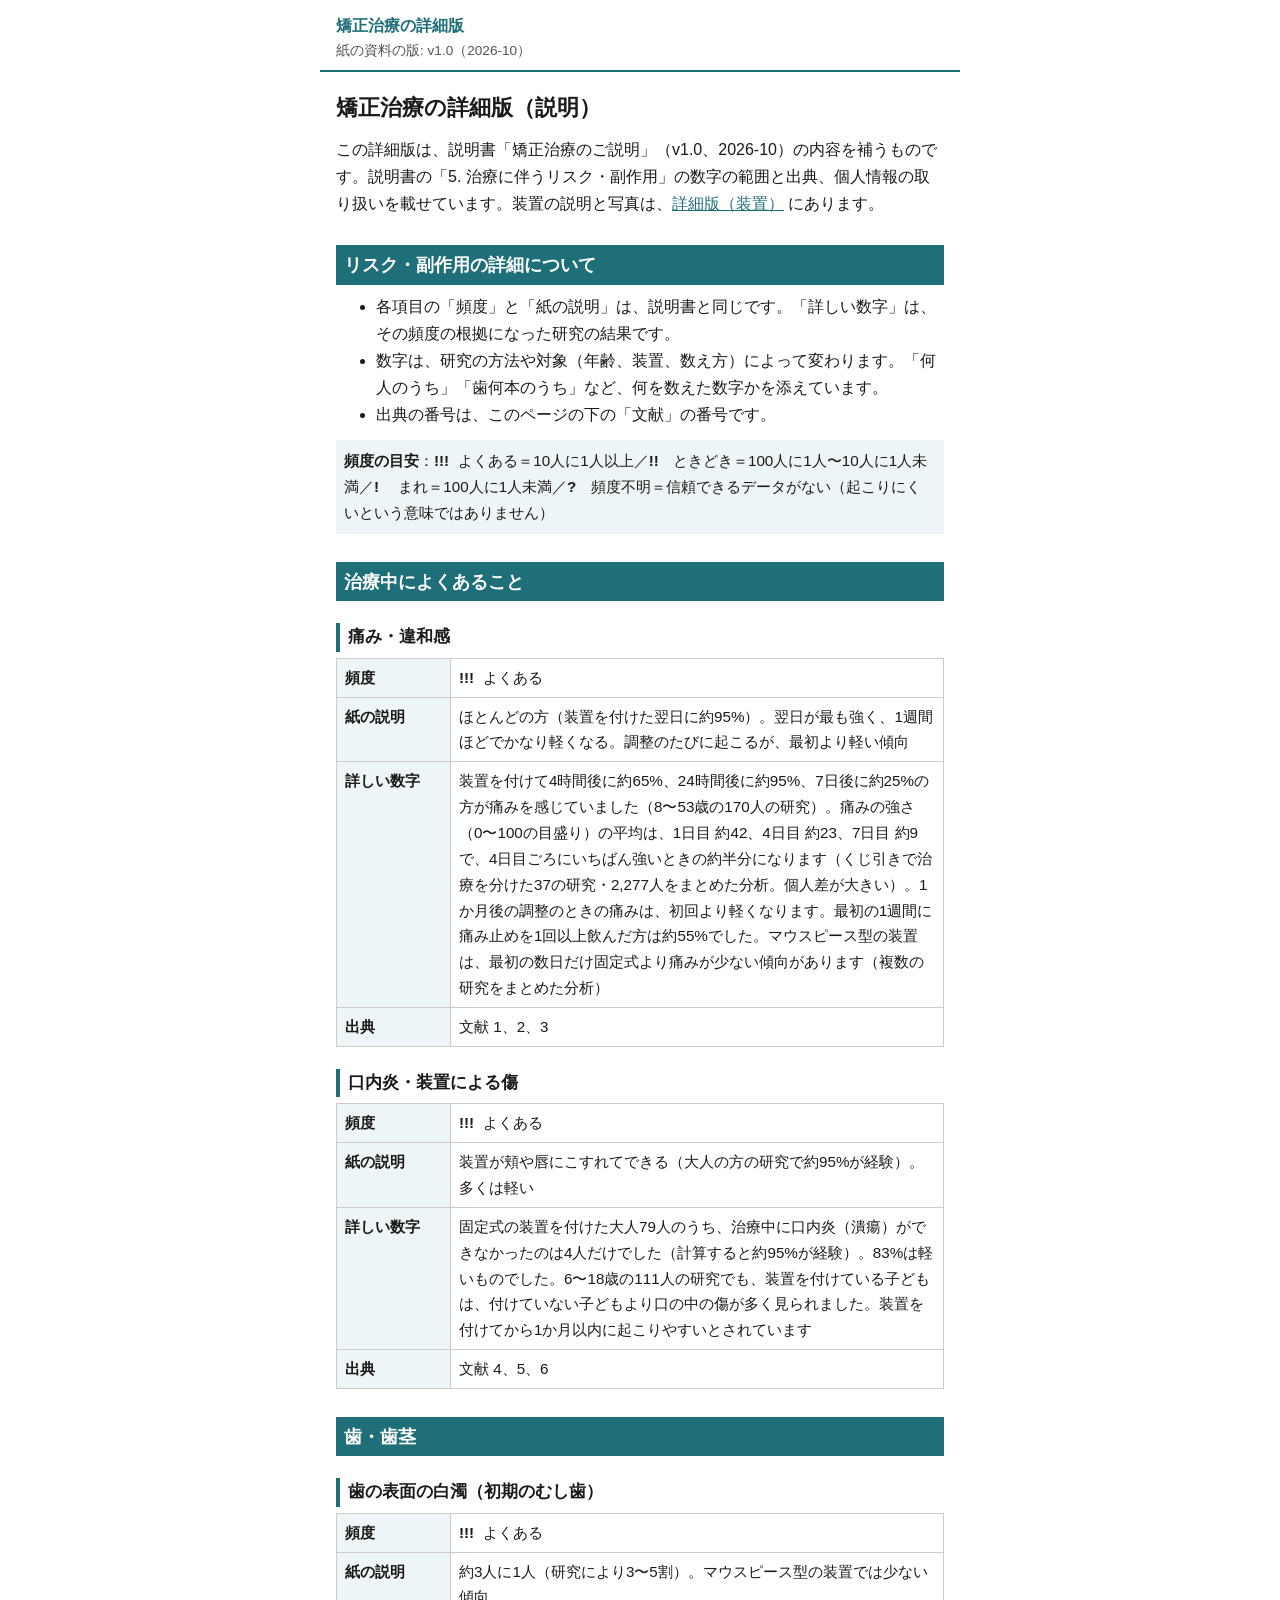
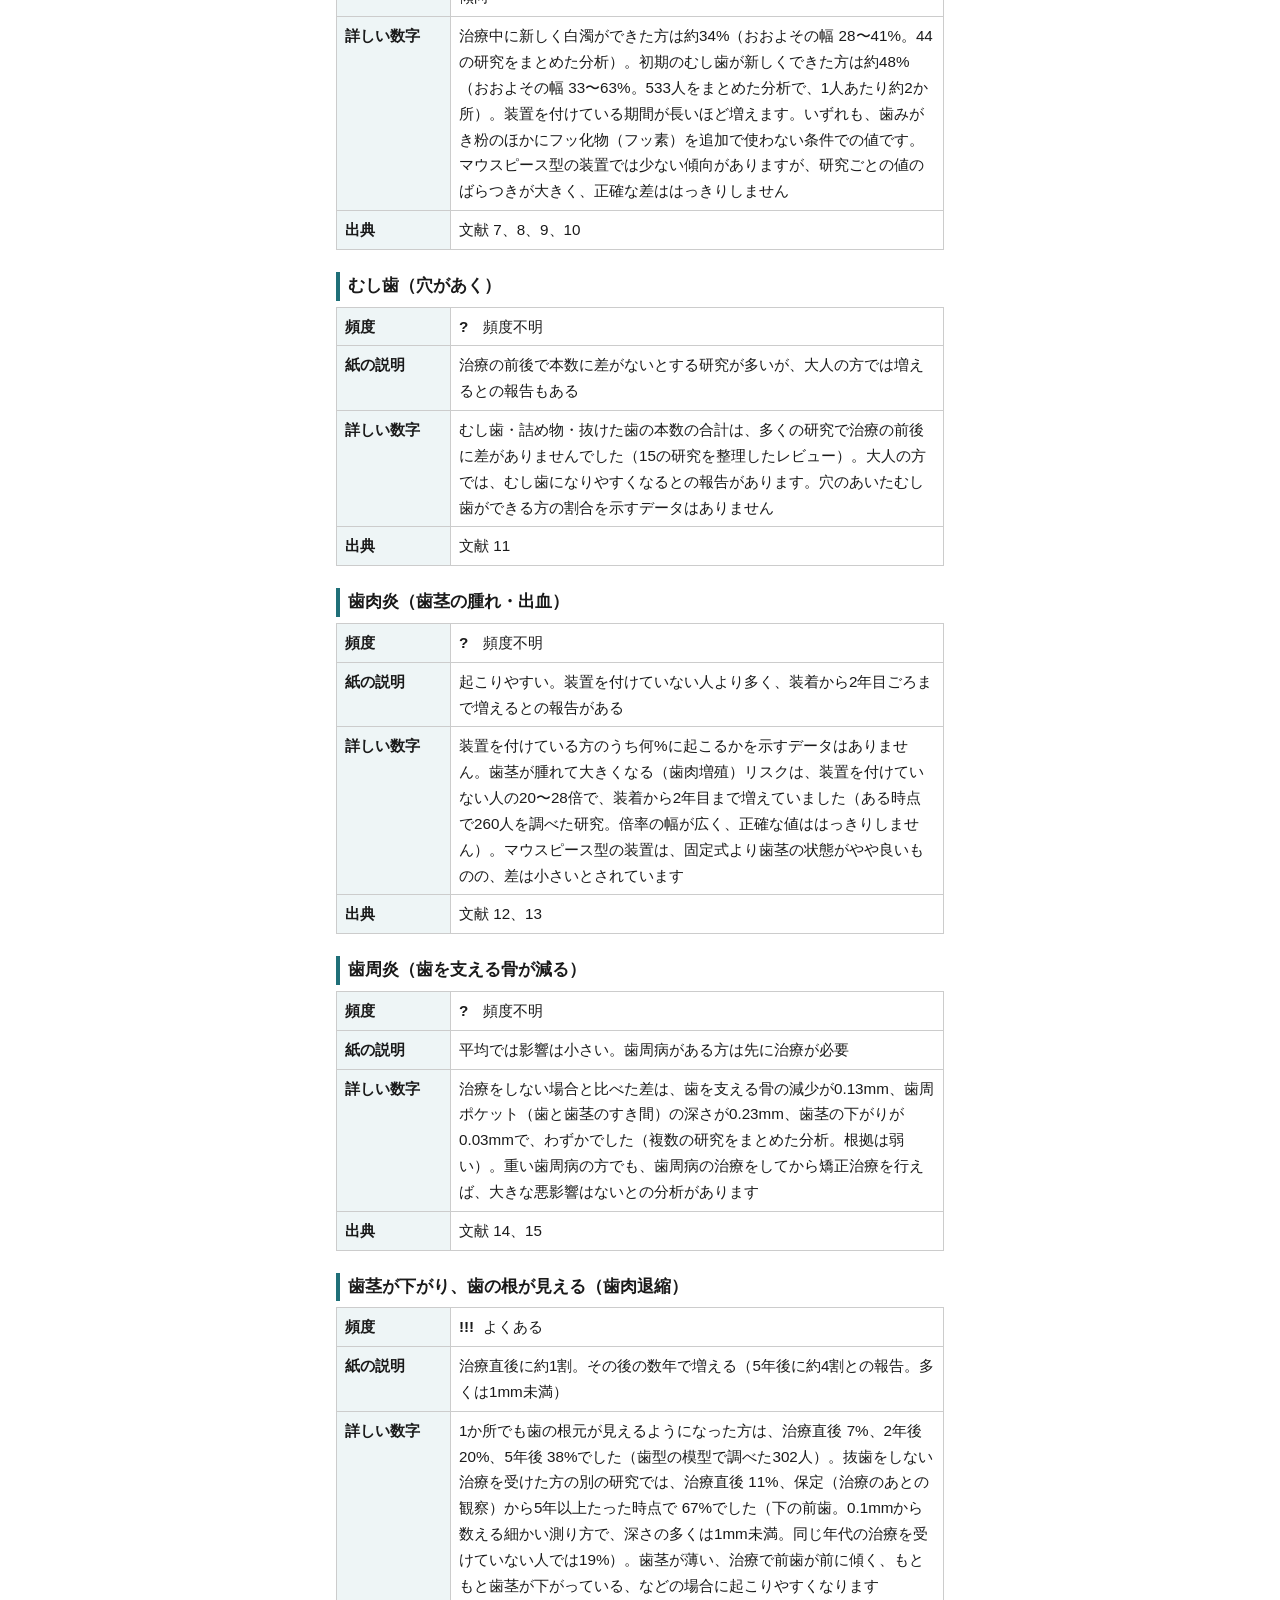
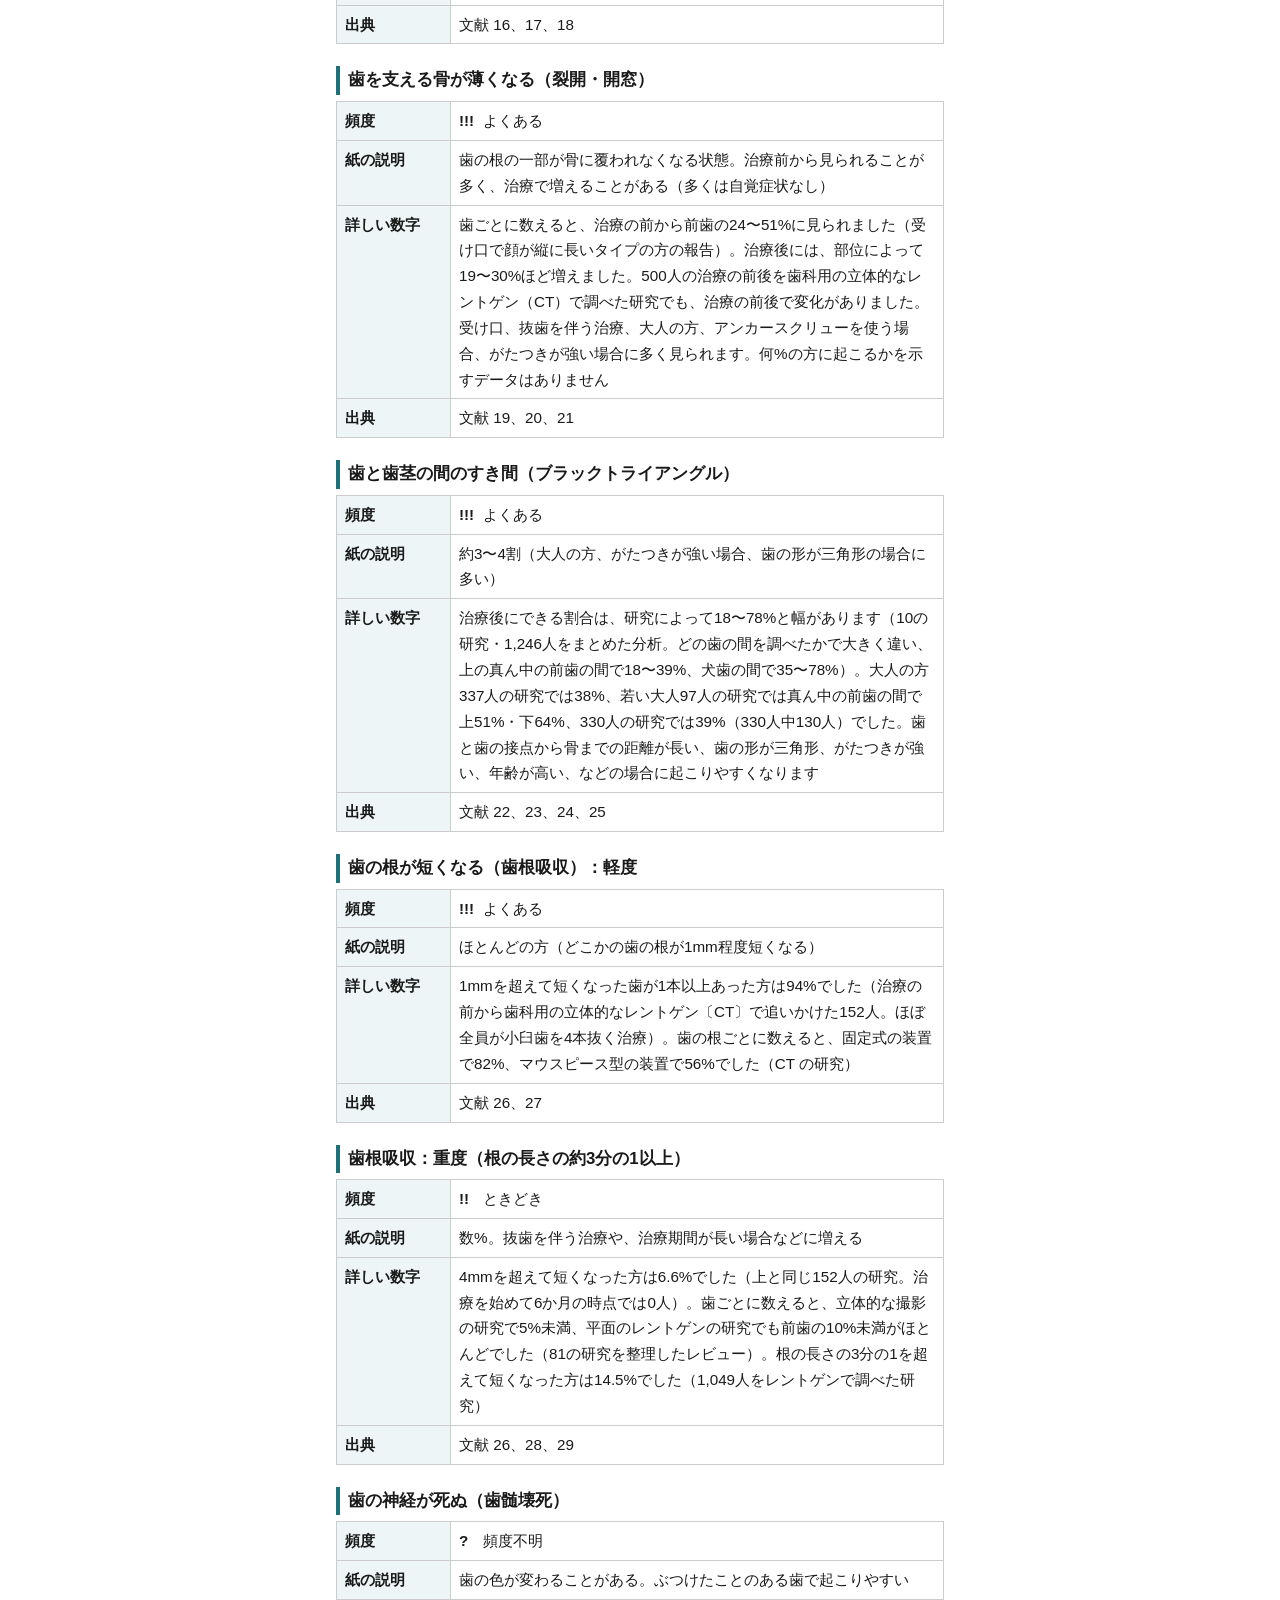
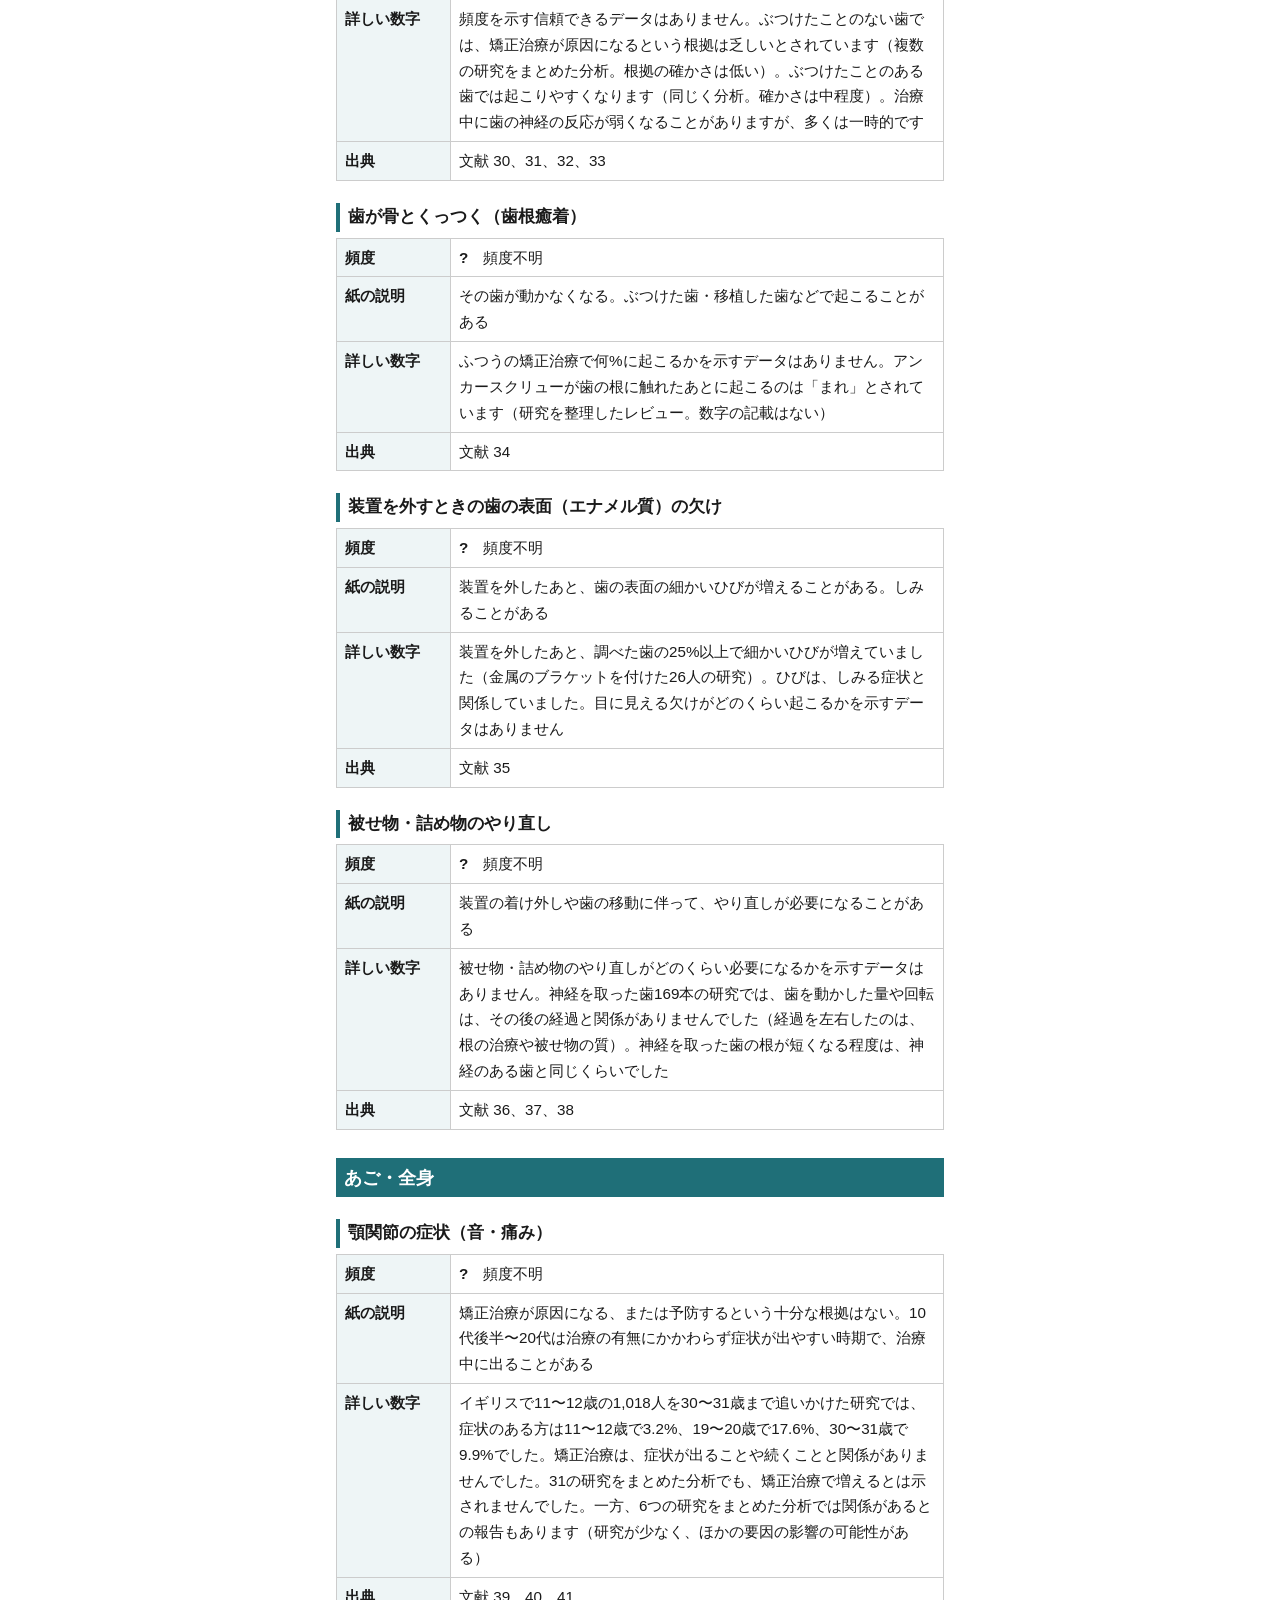
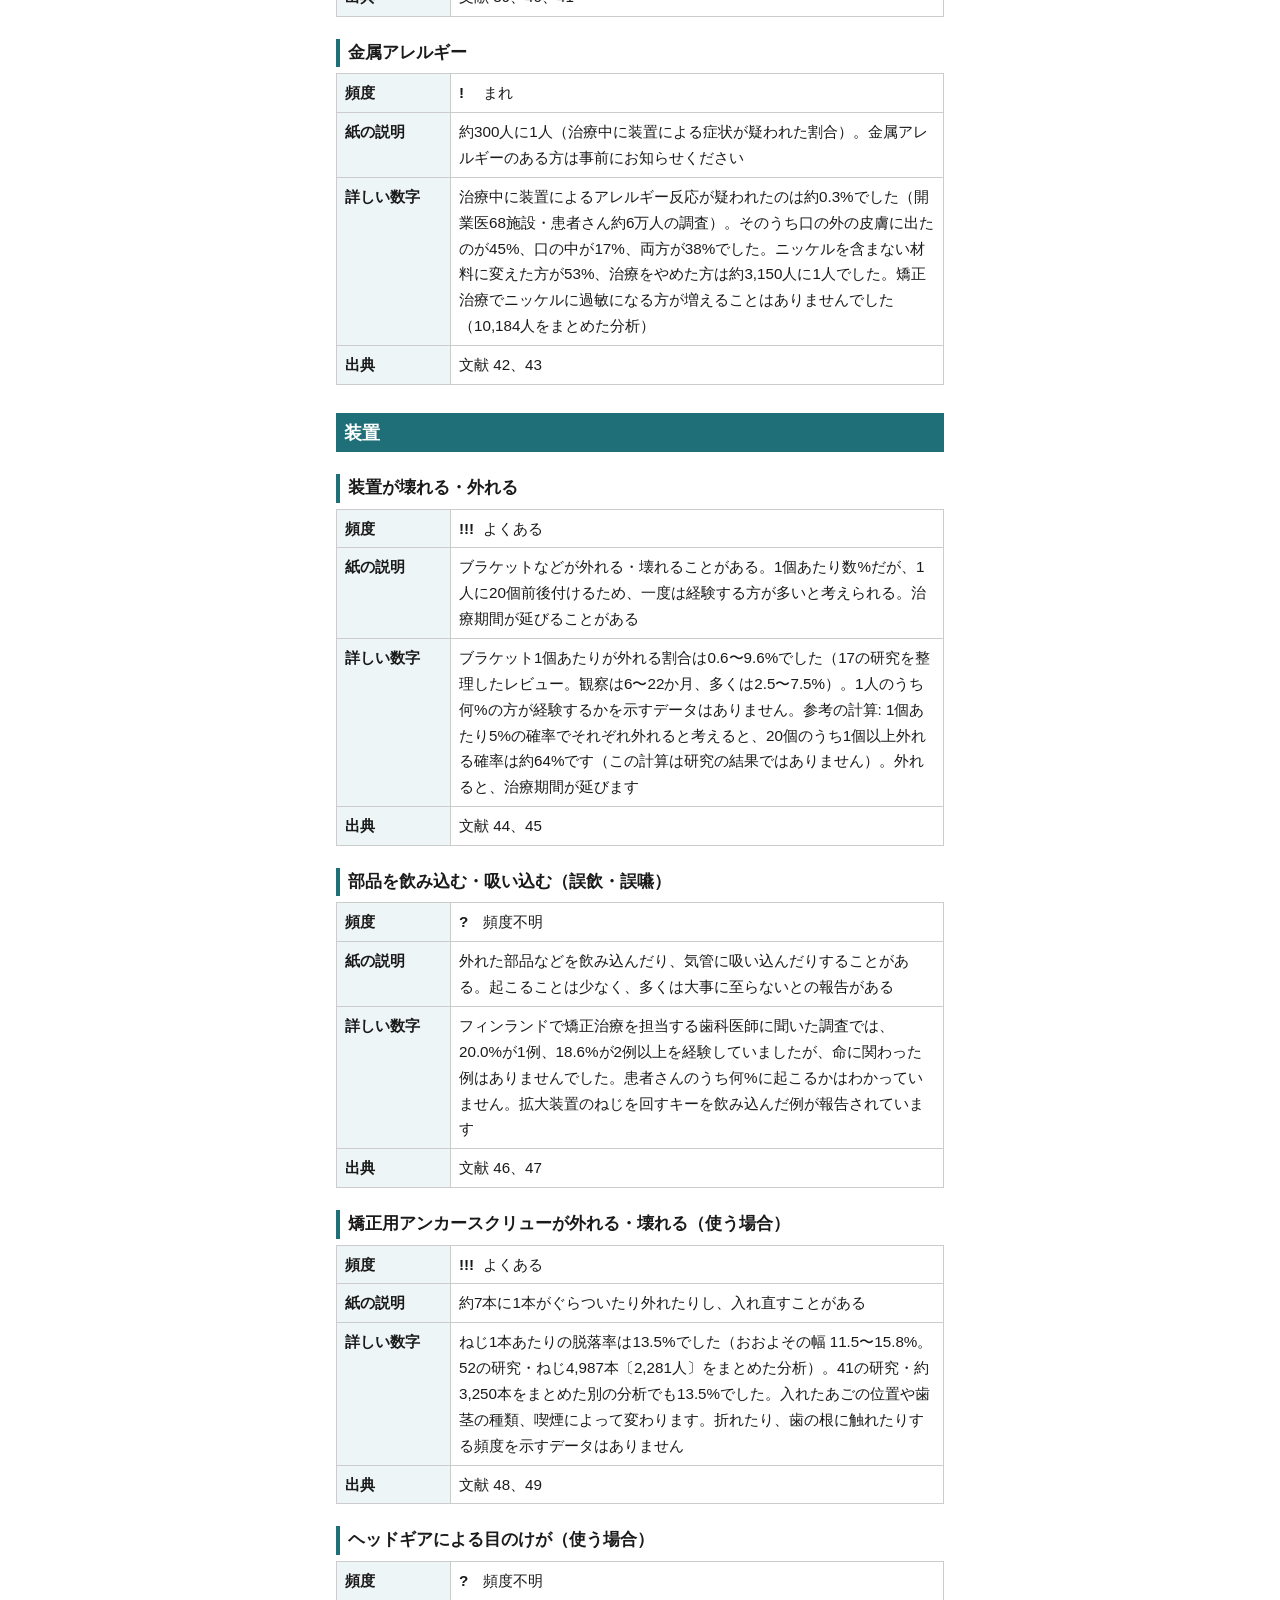
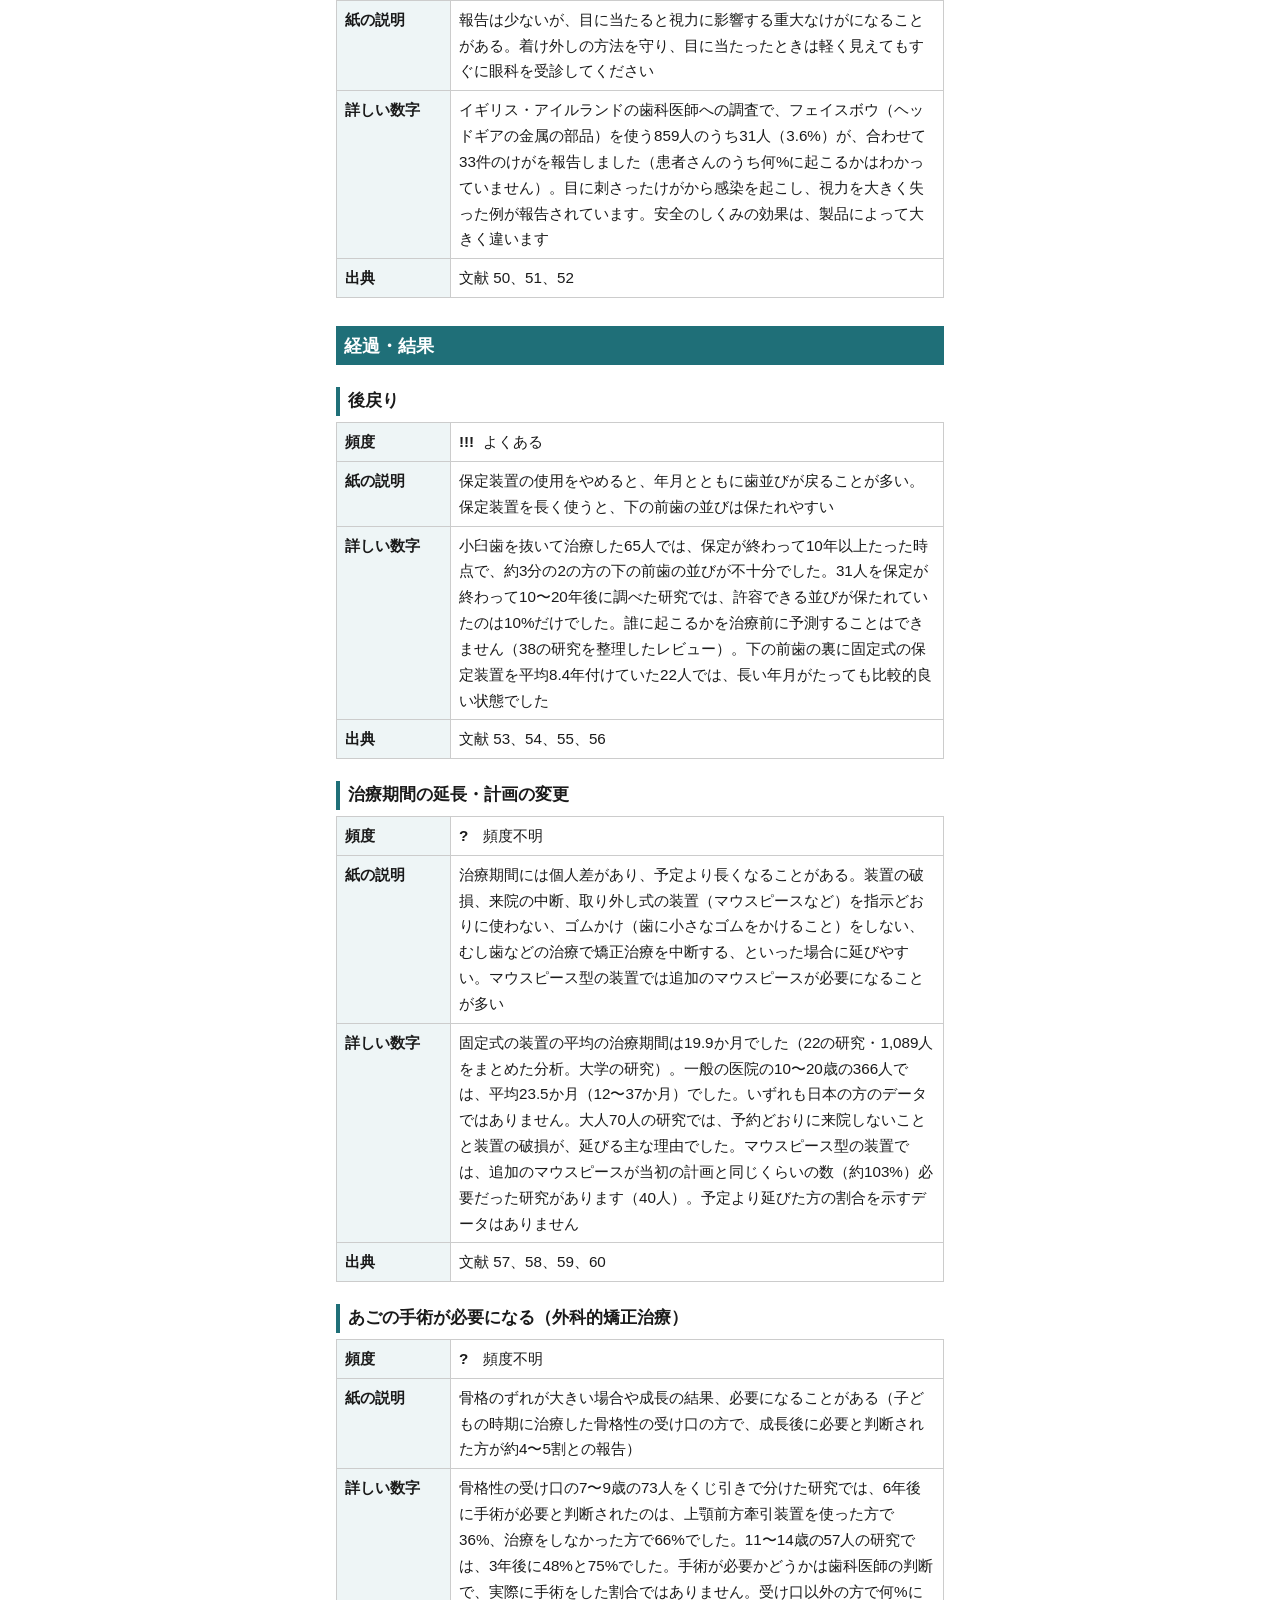
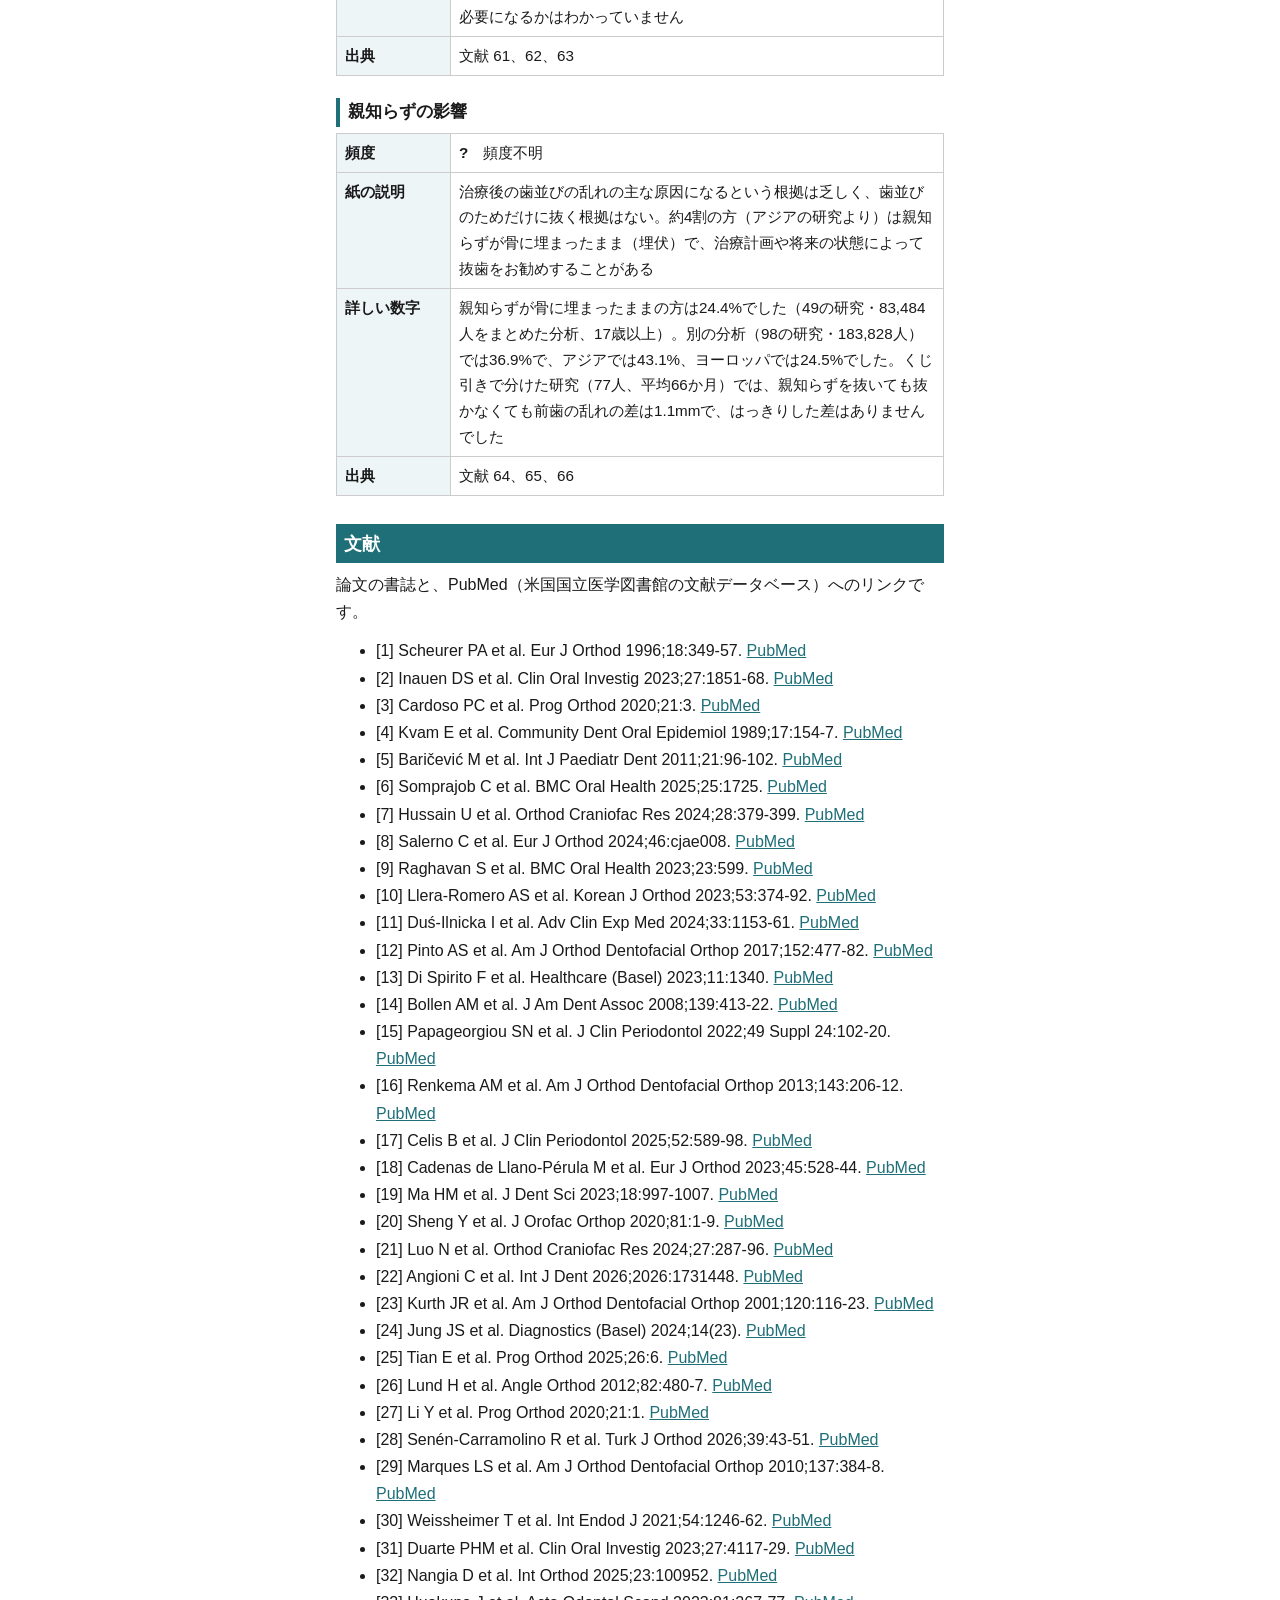
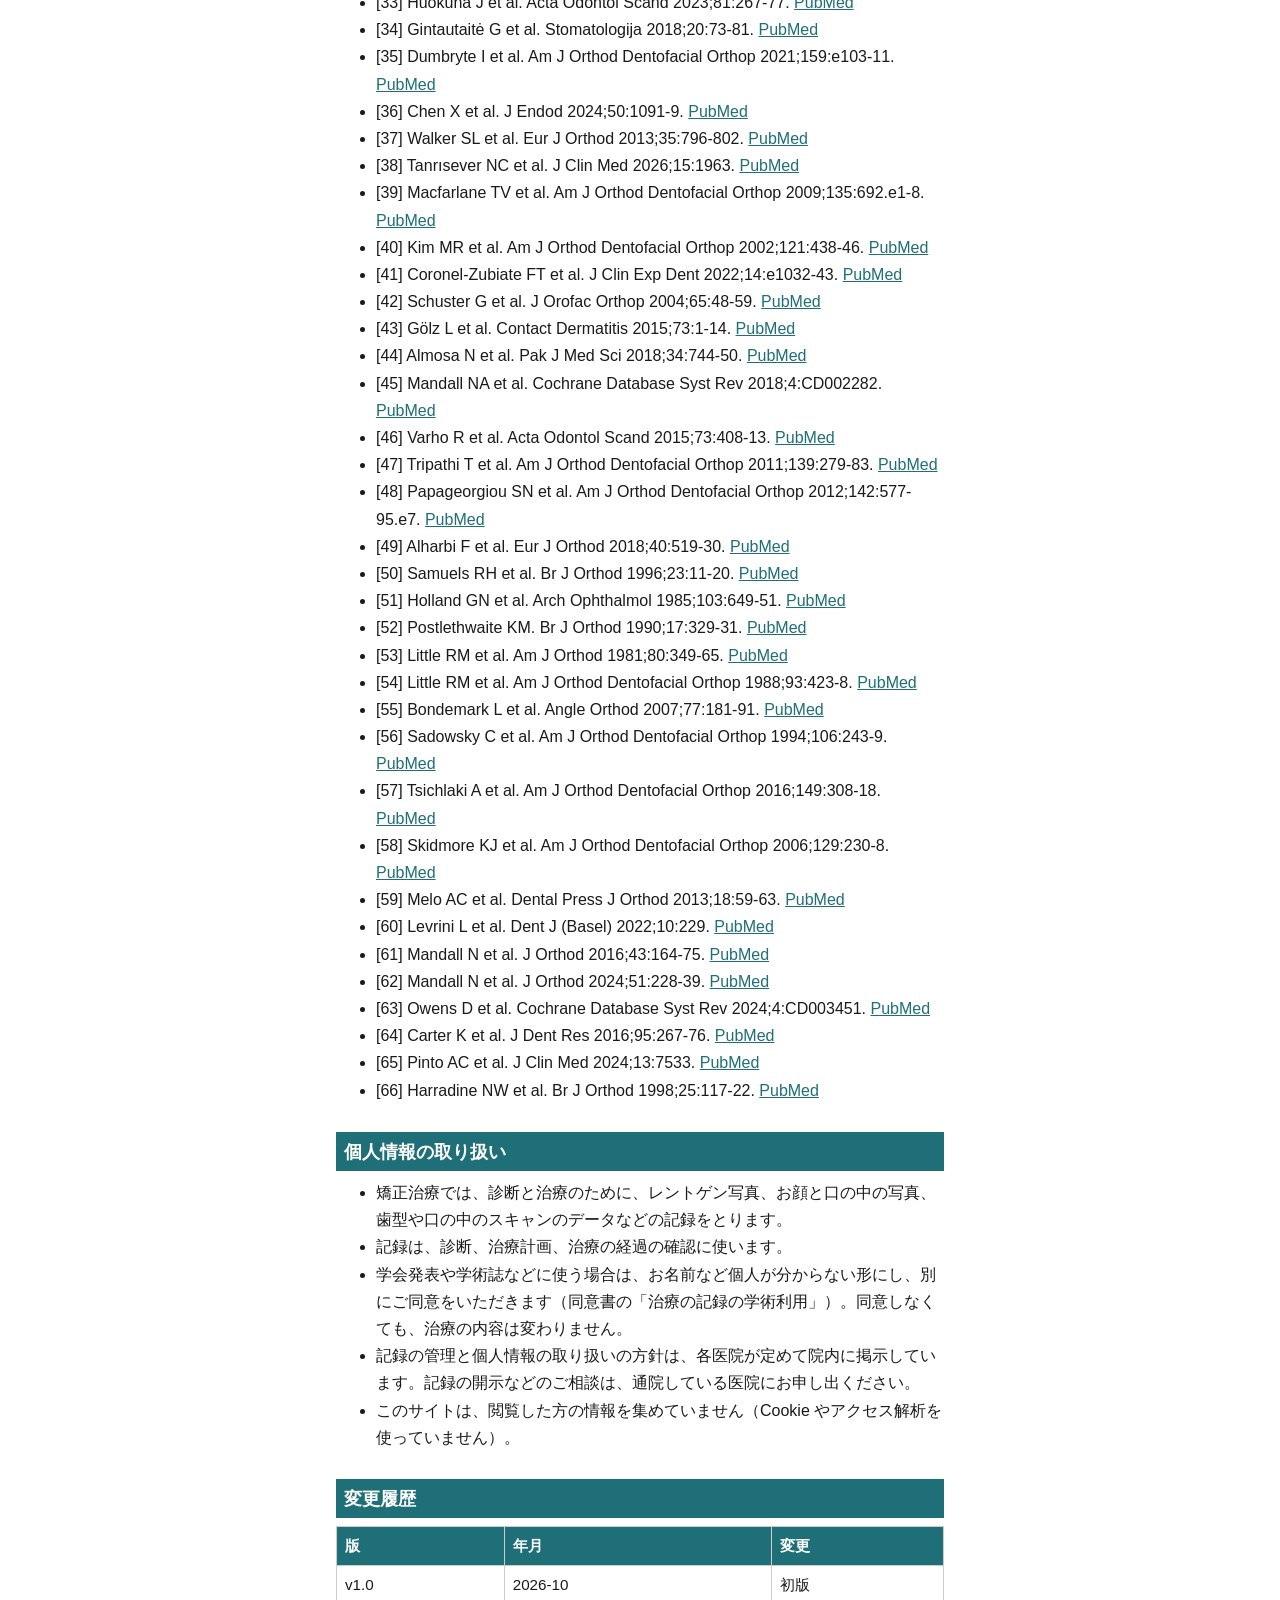
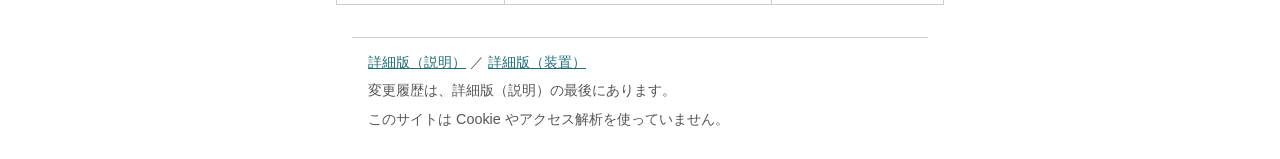
==== index.html @ 76de7442 "詳細版 v1.0（2026-10）" ====
<!doctype html>
<html lang="ja">
<head>
<meta charset="utf-8">
<meta name="viewport" content="width=device-width, initial-scale=1">
<title>矯正治療の詳細版（説明）</title>
<link rel="stylesheet" href="./style.css">
</head>
<body>
<header class="site">
<p class="site-name">矯正治療の詳細版</p>
<p class="site-version">紙の資料の版: v1.0（2026-10）</p>
</header>
<main>
<h1>矯正治療の詳細版（説明）</h1>
<p>この詳細版は、説明書「矯正治療のご説明」（v1.0、2026-10）の内容を補うものです。説明書の「5. 治療に伴うリスク・副作用」の数字の範囲と出典、個人情報の取り扱いを載せています。装置の説明と写真は、<a href="https://kyosei-info.github.io/devices/">詳細版（装置）</a> にあります。</p>
<section class="sec"><h3>リスク・副作用の詳細について</h3><div class="sec-body">
<ul><li>各項目の「頻度」と「紙の説明」は、説明書と同じです。「詳しい数字」は、その頻度の根拠になった研究の結果です。</li><li>数字は、研究の方法や対象（年齢、装置、数え方）によって変わります。「何人のうち」「歯何本のうち」など、何を数えた数字かを添えています。</li><li>出典の番号は、このページの下の「文献」の番号です。</li></ul>
<p class="legend"><strong>頻度の目安</strong>：<span class="freq-sym">!!!</span>よくある＝10人に1人以上／<span class="freq-sym">!!</span>ときどき＝100人に1人〜10人に1人未満／<span class="freq-sym">!</span>まれ＝100人に1人未満／<span class="freq-sym">?</span>頻度不明＝信頼できるデータがない（起こりにくいという意味ではありません）</p>
</div></section>
<section class="sec"><h3>治療中によくあること</h3><div class="sec-body">
<h4>痛み・違和感</h4>
<table class="kv"><tbody><tr><th>頻度</th><td class="freq"><span class="freq-sym">!!!</span>よくある</td></tr><tr><th>紙の説明</th><td>ほとんどの方（装置を付けた翌日に約95%）。翌日が最も強く、1週間ほどでかなり軽くなる。調整のたびに起こるが、最初より軽い傾向</td></tr><tr><th>詳しい数字</th><td>装置を付けて4時間後に約65%、24時間後に約95%、7日後に約25%の方が痛みを感じていました（8〜53歳の170人の研究）。痛みの強さ（0〜100の目盛り）の平均は、1日目 約42、4日目 約23、7日目 約9で、4日目ごろにいちばん強いときの約半分になります（くじ引きで治療を分けた37の研究・2,277人をまとめた分析。個人差が大きい）。1か月後の調整のときの痛みは、初回より軽くなります。最初の1週間に痛み止めを1回以上飲んだ方は約55%でした。マウスピース型の装置は、最初の数日だけ固定式より痛みが少ない傾向があります（複数の研究をまとめた分析）</td></tr><tr><th>出典</th><td>文献 1、2、3</td></tr></tbody></table>
<h4>口内炎・装置による傷</h4>
<table class="kv"><tbody><tr><th>頻度</th><td class="freq"><span class="freq-sym">!!!</span>よくある</td></tr><tr><th>紙の説明</th><td>装置が頬や唇にこすれてできる（大人の方の研究で約95%が経験）。多くは軽い</td></tr><tr><th>詳しい数字</th><td>固定式の装置を付けた大人79人のうち、治療中に口内炎（潰瘍）ができなかったのは4人だけでした（計算すると約95%が経験）。83%は軽いものでした。6〜18歳の111人の研究でも、装置を付けている子どもは、付けていない子どもより口の中の傷が多く見られました。装置を付けてから1か月以内に起こりやすいとされています</td></tr><tr><th>出典</th><td>文献 4、5、6</td></tr></tbody></table>
</div></section>
<section class="sec"><h3>歯・歯茎</h3><div class="sec-body">
<h4>歯の表面の白濁（初期のむし歯）</h4>
<table class="kv"><tbody><tr><th>頻度</th><td class="freq"><span class="freq-sym">!!!</span>よくある</td></tr><tr><th>紙の説明</th><td>約3人に1人（研究により3〜5割）。マウスピース型の装置では少ない傾向</td></tr><tr><th>詳しい数字</th><td>治療中に新しく白濁ができた方は約34%（おおよその幅 28〜41%。44の研究をまとめた分析）。初期のむし歯が新しくできた方は約48%（おおよその幅 33〜63%。533人をまとめた分析で、1人あたり約2か所）。装置を付けている期間が長いほど増えます。いずれも、歯みがき粉のほかにフッ化物（フッ素）を追加で使わない条件での値です。マウスピース型の装置では少ない傾向がありますが、研究ごとの値のばらつきが大きく、正確な差ははっきりしません</td></tr><tr><th>出典</th><td>文献 7、8、9、10</td></tr></tbody></table>
<h4>むし歯（穴があく）</h4>
<table class="kv"><tbody><tr><th>頻度</th><td class="freq"><span class="freq-sym">?</span>頻度不明</td></tr><tr><th>紙の説明</th><td>治療の前後で本数に差がないとする研究が多いが、大人の方では増えるとの報告もある</td></tr><tr><th>詳しい数字</th><td>むし歯・詰め物・抜けた歯の本数の合計は、多くの研究で治療の前後に差がありませんでした（15の研究を整理したレビュー）。大人の方では、むし歯になりやすくなるとの報告があります。穴のあいたむし歯ができる方の割合を示すデータはありません</td></tr><tr><th>出典</th><td>文献 11</td></tr></tbody></table>
<h4>歯肉炎（歯茎の腫れ・出血）</h4>
<table class="kv"><tbody><tr><th>頻度</th><td class="freq"><span class="freq-sym">?</span>頻度不明</td></tr><tr><th>紙の説明</th><td>起こりやすい。装置を付けていない人より多く、装着から2年目ごろまで増えるとの報告がある</td></tr><tr><th>詳しい数字</th><td>装置を付けている方のうち何%に起こるかを示すデータはありません。歯茎が腫れて大きくなる（歯肉増殖）リスクは、装置を付けていない人の20〜28倍で、装着から2年目まで増えていました（ある時点で260人を調べた研究。倍率の幅が広く、正確な値ははっきりしません）。マウスピース型の装置は、固定式より歯茎の状態がやや良いものの、差は小さいとされています</td></tr><tr><th>出典</th><td>文献 12、13</td></tr></tbody></table>
<h4>歯周炎（歯を支える骨が減る）</h4>
<table class="kv"><tbody><tr><th>頻度</th><td class="freq"><span class="freq-sym">?</span>頻度不明</td></tr><tr><th>紙の説明</th><td>平均では影響は小さい。歯周病がある方は先に治療が必要</td></tr><tr><th>詳しい数字</th><td>治療をしない場合と比べた差は、歯を支える骨の減少が0.13mm、歯周ポケット（歯と歯茎のすき間）の深さが0.23mm、歯茎の下がりが0.03mmで、わずかでした（複数の研究をまとめた分析。根拠は弱い）。重い歯周病の方でも、歯周病の治療をしてから矯正治療を行えば、大きな悪影響はないとの分析があります</td></tr><tr><th>出典</th><td>文献 14、15</td></tr></tbody></table>
<h4>歯茎が下がり、歯の根が見える（歯肉退縮）</h4>
<table class="kv"><tbody><tr><th>頻度</th><td class="freq"><span class="freq-sym">!!!</span>よくある</td></tr><tr><th>紙の説明</th><td>治療直後に約1割。その後の数年で増える（5年後に約4割との報告。多くは1mm未満）</td></tr><tr><th>詳しい数字</th><td>1か所でも歯の根元が見えるようになった方は、治療直後 7%、2年後 20%、5年後 38%でした（歯型の模型で調べた302人）。抜歯をしない治療を受けた方の別の研究では、治療直後 11%、保定（治療のあとの観察）から5年以上たった時点で 67%でした（下の前歯。0.1mmから数える細かい測り方で、深さの多くは1mm未満。同じ年代の治療を受けていない人では19%）。歯茎が薄い、治療で前歯が前に傾く、もともと歯茎が下がっている、などの場合に起こりやすくなります</td></tr><tr><th>出典</th><td>文献 16、17、18</td></tr></tbody></table>
<h4>歯を支える骨が薄くなる（裂開・開窓）</h4>
<table class="kv"><tbody><tr><th>頻度</th><td class="freq"><span class="freq-sym">!!!</span>よくある</td></tr><tr><th>紙の説明</th><td>歯の根の一部が骨に覆われなくなる状態。治療前から見られることが多く、治療で増えることがある（多くは自覚症状なし）</td></tr><tr><th>詳しい数字</th><td>歯ごとに数えると、治療の前から前歯の24〜51%に見られました（受け口で顔が縦に長いタイプの方の報告）。治療後には、部位によって19〜30%ほど増えました。500人の治療の前後を歯科用の立体的なレントゲン（CT）で調べた研究でも、治療の前後で変化がありました。受け口、抜歯を伴う治療、大人の方、アンカースクリューを使う場合、がたつきが強い場合に多く見られます。何%の方に起こるかを示すデータはありません</td></tr><tr><th>出典</th><td>文献 19、20、21</td></tr></tbody></table>
<h4>歯と歯茎の間のすき間（ブラックトライアングル）</h4>
<table class="kv"><tbody><tr><th>頻度</th><td class="freq"><span class="freq-sym">!!!</span>よくある</td></tr><tr><th>紙の説明</th><td>約3〜4割（大人の方、がたつきが強い場合、歯の形が三角形の場合に多い）</td></tr><tr><th>詳しい数字</th><td>治療後にできる割合は、研究によって18〜78%と幅があります（10の研究・1,246人をまとめた分析。どの歯の間を調べたかで大きく違い、上の真ん中の前歯の間で18〜39%、犬歯の間で35〜78%）。大人の方337人の研究では38%、若い大人97人の研究では真ん中の前歯の間で上51%・下64%、330人の研究では39%（330人中130人）でした。歯と歯の接点から骨までの距離が長い、歯の形が三角形、がたつきが強い、年齢が高い、などの場合に起こりやすくなります</td></tr><tr><th>出典</th><td>文献 22、23、24、25</td></tr></tbody></table>
<h4>歯の根が短くなる（歯根吸収）：軽度</h4>
<table class="kv"><tbody><tr><th>頻度</th><td class="freq"><span class="freq-sym">!!!</span>よくある</td></tr><tr><th>紙の説明</th><td>ほとんどの方（どこかの歯の根が1mm程度短くなる）</td></tr><tr><th>詳しい数字</th><td>1mmを超えて短くなった歯が1本以上あった方は94%でした（治療の前から歯科用の立体的なレントゲン〔CT〕で追いかけた152人。ほぼ全員が小臼歯を4本抜く治療）。歯の根ごとに数えると、固定式の装置で82%、マウスピース型の装置で56%でした（CT の研究）</td></tr><tr><th>出典</th><td>文献 26、27</td></tr></tbody></table>
<h4>歯根吸収：重度（根の長さの約3分の1以上）</h4>
<table class="kv"><tbody><tr><th>頻度</th><td class="freq"><span class="freq-sym">!!</span>ときどき</td></tr><tr><th>紙の説明</th><td>数%。抜歯を伴う治療や、治療期間が長い場合などに増える</td></tr><tr><th>詳しい数字</th><td>4mmを超えて短くなった方は6.6%でした（上と同じ152人の研究。治療を始めて6か月の時点では0人）。歯ごとに数えると、立体的な撮影の研究で5%未満、平面のレントゲンの研究でも前歯の10%未満がほとんどでした（81の研究を整理したレビュー）。根の長さの3分の1を超えて短くなった方は14.5%でした（1,049人をレントゲンで調べた研究）</td></tr><tr><th>出典</th><td>文献 26、28、29</td></tr></tbody></table>
<h4>歯の神経が死ぬ（歯髄壊死）</h4>
<table class="kv"><tbody><tr><th>頻度</th><td class="freq"><span class="freq-sym">?</span>頻度不明</td></tr><tr><th>紙の説明</th><td>歯の色が変わることがある。ぶつけたことのある歯で起こりやすい</td></tr><tr><th>詳しい数字</th><td>頻度を示す信頼できるデータはありません。ぶつけたことのない歯では、矯正治療が原因になるという根拠は乏しいとされています（複数の研究をまとめた分析。根拠の確かさは低い）。ぶつけたことのある歯では起こりやすくなります（同じく分析。確かさは中程度）。治療中に歯の神経の反応が弱くなることがありますが、多くは一時的です</td></tr><tr><th>出典</th><td>文献 30、31、32、33</td></tr></tbody></table>
<h4>歯が骨とくっつく（歯根癒着）</h4>
<table class="kv"><tbody><tr><th>頻度</th><td class="freq"><span class="freq-sym">?</span>頻度不明</td></tr><tr><th>紙の説明</th><td>その歯が動かなくなる。ぶつけた歯・移植した歯などで起こることがある</td></tr><tr><th>詳しい数字</th><td>ふつうの矯正治療で何%に起こるかを示すデータはありません。アンカースクリューが歯の根に触れたあとに起こるのは「まれ」とされています（研究を整理したレビュー。数字の記載はない）</td></tr><tr><th>出典</th><td>文献 34</td></tr></tbody></table>
<h4>装置を外すときの歯の表面（エナメル質）の欠け</h4>
<table class="kv"><tbody><tr><th>頻度</th><td class="freq"><span class="freq-sym">?</span>頻度不明</td></tr><tr><th>紙の説明</th><td>装置を外したあと、歯の表面の細かいひびが増えることがある。しみることがある</td></tr><tr><th>詳しい数字</th><td>装置を外したあと、調べた歯の25%以上で細かいひびが増えていました（金属のブラケットを付けた26人の研究）。ひびは、しみる症状と関係していました。目に見える欠けがどのくらい起こるかを示すデータはありません</td></tr><tr><th>出典</th><td>文献 35</td></tr></tbody></table>
<h4>被せ物・詰め物のやり直し</h4>
<table class="kv"><tbody><tr><th>頻度</th><td class="freq"><span class="freq-sym">?</span>頻度不明</td></tr><tr><th>紙の説明</th><td>装置の着け外しや歯の移動に伴って、やり直しが必要になることがある</td></tr><tr><th>詳しい数字</th><td>被せ物・詰め物のやり直しがどのくらい必要になるかを示すデータはありません。神経を取った歯169本の研究では、歯を動かした量や回転は、その後の経過と関係がありませんでした（経過を左右したのは、根の治療や被せ物の質）。神経を取った歯の根が短くなる程度は、神経のある歯と同じくらいでした</td></tr><tr><th>出典</th><td>文献 36、37、38</td></tr></tbody></table>
</div></section>
<section class="sec"><h3>あご・全身</h3><div class="sec-body">
<h4>顎関節の症状（音・痛み）</h4>
<table class="kv"><tbody><tr><th>頻度</th><td class="freq"><span class="freq-sym">?</span>頻度不明</td></tr><tr><th>紙の説明</th><td>矯正治療が原因になる、または予防するという十分な根拠はない。10代後半〜20代は治療の有無にかかわらず症状が出やすい時期で、治療中に出ることがある</td></tr><tr><th>詳しい数字</th><td>イギリスで11〜12歳の1,018人を30〜31歳まで追いかけた研究では、症状のある方は11〜12歳で3.2%、19〜20歳で17.6%、30〜31歳で9.9%でした。矯正治療は、症状が出ることや続くことと関係がありませんでした。31の研究をまとめた分析でも、矯正治療で増えるとは示されませんでした。一方、6つの研究をまとめた分析では関係があるとの報告もあります（研究が少なく、ほかの要因の影響の可能性がある）</td></tr><tr><th>出典</th><td>文献 39、40、41</td></tr></tbody></table>
<h4>金属アレルギー</h4>
<table class="kv"><tbody><tr><th>頻度</th><td class="freq"><span class="freq-sym">!</span>まれ</td></tr><tr><th>紙の説明</th><td>約300人に1人（治療中に装置による症状が疑われた割合）。金属アレルギーのある方は事前にお知らせください</td></tr><tr><th>詳しい数字</th><td>治療中に装置によるアレルギー反応が疑われたのは約0.3%でした（開業医68施設・患者さん約6万人の調査）。そのうち口の外の皮膚に出たのが45%、口の中が17%、両方が38%でした。ニッケルを含まない材料に変えた方が53%、治療をやめた方は約3,150人に1人でした。矯正治療でニッケルに過敏になる方が増えることはありませんでした（10,184人をまとめた分析）</td></tr><tr><th>出典</th><td>文献 42、43</td></tr></tbody></table>
</div></section>
<section class="sec"><h3>装置</h3><div class="sec-body">
<h4>装置が壊れる・外れる</h4>
<table class="kv"><tbody><tr><th>頻度</th><td class="freq"><span class="freq-sym">!!!</span>よくある</td></tr><tr><th>紙の説明</th><td>ブラケットなどが外れる・壊れることがある。1個あたり数%だが、1人に20個前後付けるため、一度は経験する方が多いと考えられる。治療期間が延びることがある</td></tr><tr><th>詳しい数字</th><td>ブラケット1個あたりが外れる割合は0.6〜9.6%でした（17の研究を整理したレビュー。観察は6〜22か月、多くは2.5〜7.5%）。1人のうち何%の方が経験するかを示すデータはありません。参考の計算: 1個あたり5%の確率でそれぞれ外れると考えると、20個のうち1個以上外れる確率は約64%です（この計算は研究の結果ではありません）。外れると、治療期間が延びます</td></tr><tr><th>出典</th><td>文献 44、45</td></tr></tbody></table>
<h4>部品を飲み込む・吸い込む（誤飲・誤嚥）</h4>
<table class="kv"><tbody><tr><th>頻度</th><td class="freq"><span class="freq-sym">?</span>頻度不明</td></tr><tr><th>紙の説明</th><td>外れた部品などを飲み込んだり、気管に吸い込んだりすることがある。起こることは少なく、多くは大事に至らないとの報告がある</td></tr><tr><th>詳しい数字</th><td>フィンランドで矯正治療を担当する歯科医師に聞いた調査では、20.0%が1例、18.6%が2例以上を経験していましたが、命に関わった例はありませんでした。患者さんのうち何%に起こるかはわかっていません。拡大装置のねじを回すキーを飲み込んだ例が報告されています</td></tr><tr><th>出典</th><td>文献 46、47</td></tr></tbody></table>
<h4>矯正用アンカースクリューが外れる・壊れる（使う場合）</h4>
<table class="kv"><tbody><tr><th>頻度</th><td class="freq"><span class="freq-sym">!!!</span>よくある</td></tr><tr><th>紙の説明</th><td>約7本に1本がぐらついたり外れたりし、入れ直すことがある</td></tr><tr><th>詳しい数字</th><td>ねじ1本あたりの脱落率は13.5%でした（おおよその幅 11.5〜15.8%。52の研究・ねじ4,987本〔2,281人〕をまとめた分析）。41の研究・約3,250本をまとめた別の分析でも13.5%でした。入れたあごの位置や歯茎の種類、喫煙によって変わります。折れたり、歯の根に触れたりする頻度を示すデータはありません</td></tr><tr><th>出典</th><td>文献 48、49</td></tr></tbody></table>
<h4>ヘッドギアによる目のけが（使う場合）</h4>
<table class="kv"><tbody><tr><th>頻度</th><td class="freq"><span class="freq-sym">?</span>頻度不明</td></tr><tr><th>紙の説明</th><td>報告は少ないが、目に当たると視力に影響する重大なけがになることがある。着け外しの方法を守り、目に当たったときは軽く見えてもすぐに眼科を受診してください</td></tr><tr><th>詳しい数字</th><td>イギリス・アイルランドの歯科医師への調査で、フェイスボウ（ヘッドギアの金属の部品）を使う859人のうち31人（3.6%）が、合わせて33件のけがを報告しました（患者さんのうち何%に起こるかはわかっていません）。目に刺さったけがから感染を起こし、視力を大きく失った例が報告されています。安全のしくみの効果は、製品によって大きく違います</td></tr><tr><th>出典</th><td>文献 50、51、52</td></tr></tbody></table>
</div></section>
<section class="sec"><h3>経過・結果</h3><div class="sec-body">
<h4>後戻り</h4>
<table class="kv"><tbody><tr><th>頻度</th><td class="freq"><span class="freq-sym">!!!</span>よくある</td></tr><tr><th>紙の説明</th><td>保定装置の使用をやめると、年月とともに歯並びが戻ることが多い。保定装置を長く使うと、下の前歯の並びは保たれやすい</td></tr><tr><th>詳しい数字</th><td>小臼歯を抜いて治療した65人では、保定が終わって10年以上たった時点で、約3分の2の方の下の前歯の並びが不十分でした。31人を保定が終わって10〜20年後に調べた研究では、許容できる並びが保たれていたのは10%だけでした。誰に起こるかを治療前に予測することはできません（38の研究を整理したレビュー）。下の前歯の裏に固定式の保定装置を平均8.4年付けていた22人では、長い年月がたっても比較的良い状態でした</td></tr><tr><th>出典</th><td>文献 53、54、55、56</td></tr></tbody></table>
<h4>治療期間の延長・計画の変更</h4>
<table class="kv"><tbody><tr><th>頻度</th><td class="freq"><span class="freq-sym">?</span>頻度不明</td></tr><tr><th>紙の説明</th><td>治療期間には個人差があり、予定より長くなることがある。装置の破損、来院の中断、取り外し式の装置（マウスピースなど）を指示どおりに使わない、ゴムかけ（歯に小さなゴムをかけること）をしない、むし歯などの治療で矯正治療を中断する、といった場合に延びやすい。マウスピース型の装置では追加のマウスピースが必要になることが多い</td></tr><tr><th>詳しい数字</th><td>固定式の装置の平均の治療期間は19.9か月でした（22の研究・1,089人をまとめた分析。大学の研究）。一般の医院の10〜20歳の366人では、平均23.5か月（12〜37か月）でした。いずれも日本の方のデータではありません。大人70人の研究では、予約どおりに来院しないことと装置の破損が、延びる主な理由でした。マウスピース型の装置では、追加のマウスピースが当初の計画と同じくらいの数（約103%）必要だった研究があります（40人）。予定より延びた方の割合を示すデータはありません</td></tr><tr><th>出典</th><td>文献 57、58、59、60</td></tr></tbody></table>
<h4>あごの手術が必要になる（外科的矯正治療）</h4>
<table class="kv"><tbody><tr><th>頻度</th><td class="freq"><span class="freq-sym">?</span>頻度不明</td></tr><tr><th>紙の説明</th><td>骨格のずれが大きい場合や成長の結果、必要になることがある（子どもの時期に治療した骨格性の受け口の方で、成長後に必要と判断された方が約4〜5割との報告）</td></tr><tr><th>詳しい数字</th><td>骨格性の受け口の7〜9歳の73人をくじ引きで分けた研究では、6年後に手術が必要と判断されたのは、上顎前方牽引装置を使った方で36%、治療をしなかった方で66%でした。11〜14歳の57人の研究では、3年後に48%と75%でした。手術が必要かどうかは歯科医師の判断で、実際に手術をした割合ではありません。受け口以外の方で何%に必要になるかはわかっていません</td></tr><tr><th>出典</th><td>文献 61、62、63</td></tr></tbody></table>
<h4>親知らずの影響</h4>
<table class="kv"><tbody><tr><th>頻度</th><td class="freq"><span class="freq-sym">?</span>頻度不明</td></tr><tr><th>紙の説明</th><td>治療後の歯並びの乱れの主な原因になるという根拠は乏しく、歯並びのためだけに抜く根拠はない。約4割の方（アジアの研究より）は親知らずが骨に埋まったまま（埋伏）で、治療計画や将来の状態によって抜歯をお勧めすることがある</td></tr><tr><th>詳しい数字</th><td>親知らずが骨に埋まったままの方は24.4%でした（49の研究・83,484人をまとめた分析、17歳以上）。別の分析（98の研究・183,828人）では36.9%で、アジアでは43.1%、ヨーロッパでは24.5%でした。くじ引きで分けた研究（77人、平均66か月）では、親知らずを抜いても抜かなくても前歯の乱れの差は1.1mmで、はっきりした差はありませんでした</td></tr><tr><th>出典</th><td>文献 64、65、66</td></tr></tbody></table>
</div></section>
<section class="sec"><h3>文献</h3><div class="sec-body">
<p>論文の書誌と、PubMed（米国国立医学図書館の文献データベース）へのリンクです。</p>
<ul><li>[1] Scheurer PA et al. Eur J Orthod 1996;18:349-57. <a href="https://pubmed.ncbi.nlm.nih.gov/8921656/">PubMed</a></li><li>[2] Inauen DS et al. Clin Oral Investig 2023;27:1851-68. <a href="https://pubmed.ncbi.nlm.nih.gov/36879148/">PubMed</a></li><li>[3] Cardoso PC et al. Prog Orthod 2020;21:3. <a href="https://pubmed.ncbi.nlm.nih.gov/31956934/">PubMed</a></li><li>[4] Kvam E et al. Community Dent Oral Epidemiol 1989;17:154-7. <a href="https://pubmed.ncbi.nlm.nih.gov/2736897/">PubMed</a></li><li>[5] Baričević M et al. Int J Paediatr Dent 2011;21:96-102. <a href="https://pubmed.ncbi.nlm.nih.gov/21121986/">PubMed</a></li><li>[6] Somprajob C et al. BMC Oral Health 2025;25:1725. <a href="https://pubmed.ncbi.nlm.nih.gov/41185016/">PubMed</a></li><li>[7] Hussain U et al. Orthod Craniofac Res 2024;28:379-399. <a href="https://pubmed.ncbi.nlm.nih.gov/39717964/">PubMed</a></li><li>[8] Salerno C et al. Eur J Orthod 2024;46:cjae008. <a href="https://pubmed.ncbi.nlm.nih.gov/38387465/">PubMed</a></li><li>[9] Raghavan S et al. BMC Oral Health 2023;23:599. <a href="https://pubmed.ncbi.nlm.nih.gov/37635207/">PubMed</a></li><li>[10] Llera-Romero AS et al. Korean J Orthod 2023;53:374-92. <a href="https://pubmed.ncbi.nlm.nih.gov/37989575/">PubMed</a></li><li>[11] Duś-Ilnicka I et al. Adv Clin Exp Med 2024;33:1153-61. <a href="https://pubmed.ncbi.nlm.nih.gov/38180326/">PubMed</a></li><li>[12] Pinto AS et al. Am J Orthod Dentofacial Orthop 2017;152:477-82. <a href="https://pubmed.ncbi.nlm.nih.gov/28962731/">PubMed</a></li><li>[13] Di Spirito F et al. Healthcare (Basel) 2023;11:1340. <a href="https://pubmed.ncbi.nlm.nih.gov/37174882/">PubMed</a></li><li>[14] Bollen AM et al. J Am Dent Assoc 2008;139:413-22. <a href="https://pubmed.ncbi.nlm.nih.gov/18385025/">PubMed</a></li><li>[15] Papageorgiou SN et al. J Clin Periodontol 2022;49 Suppl 24:102-20. <a href="https://pubmed.ncbi.nlm.nih.gov/34327710/">PubMed</a></li><li>[16] Renkema AM et al. Am J Orthod Dentofacial Orthop 2013;143:206-12. <a href="https://pubmed.ncbi.nlm.nih.gov/23374927/">PubMed</a></li><li>[17] Celis B et al. J Clin Periodontol 2025;52:589-98. <a href="https://pubmed.ncbi.nlm.nih.gov/39780360/">PubMed</a></li><li>[18] Cadenas de Llano-Pérula M et al. Eur J Orthod 2023;45:528-44. <a href="https://pubmed.ncbi.nlm.nih.gov/37432131/">PubMed</a></li><li>[19] Ma HM et al. J Dent Sci 2023;18:997-1007. <a href="https://pubmed.ncbi.nlm.nih.gov/37404612/">PubMed</a></li><li>[20] Sheng Y et al. J Orofac Orthop 2020;81:1-9. <a href="https://pubmed.ncbi.nlm.nih.gov/31646344/">PubMed</a></li><li>[21] Luo N et al. Orthod Craniofac Res 2024;27:287-96. <a href="https://pubmed.ncbi.nlm.nih.gov/37929647/">PubMed</a></li><li>[22] Angioni C et al. Int J Dent 2026;2026:1731448. <a href="https://pubmed.ncbi.nlm.nih.gov/42558847/">PubMed</a></li><li>[23] Kurth JR et al. Am J Orthod Dentofacial Orthop 2001;120:116-23. <a href="https://pubmed.ncbi.nlm.nih.gov/11500652/">PubMed</a></li><li>[24] Jung JS et al. Diagnostics (Basel) 2024;14(23). <a href="https://pubmed.ncbi.nlm.nih.gov/39682655/">PubMed</a></li><li>[25] Tian E et al. Prog Orthod 2025;26:6. <a href="https://pubmed.ncbi.nlm.nih.gov/39982591/">PubMed</a></li><li>[26] Lund H et al. Angle Orthod 2012;82:480-7. <a href="https://pubmed.ncbi.nlm.nih.gov/21919826/">PubMed</a></li><li>[27] Li Y et al. Prog Orthod 2020;21:1. <a href="https://pubmed.ncbi.nlm.nih.gov/31903505/">PubMed</a></li><li>[28] Senén-Carramolino R et al. Turk J Orthod 2026;39:43-51. <a href="https://pubmed.ncbi.nlm.nih.gov/41919339/">PubMed</a></li><li>[29] Marques LS et al. Am J Orthod Dentofacial Orthop 2010;137:384-8. <a href="https://pubmed.ncbi.nlm.nih.gov/20197177/">PubMed</a></li><li>[30] Weissheimer T et al. Int Endod J 2021;54:1246-62. <a href="https://pubmed.ncbi.nlm.nih.gov/33780015/">PubMed</a></li><li>[31] Duarte PHM et al. Clin Oral Investig 2023;27:4117-29. <a href="https://pubmed.ncbi.nlm.nih.gov/37335397/">PubMed</a></li><li>[32] Nangia D et al. Int Orthod 2025;23:100952. <a href="https://pubmed.ncbi.nlm.nih.gov/39536681/">PubMed</a></li><li>[33] Huokuna J et al. Acta Odontol Scand 2023;81:267-77. <a href="https://pubmed.ncbi.nlm.nih.gov/36436210/">PubMed</a></li><li>[34] Gintautaitė G et al. Stomatologija 2018;20:73-81. <a href="https://pubmed.ncbi.nlm.nih.gov/30531161/">PubMed</a></li><li>[35] Dumbryte I et al. Am J Orthod Dentofacial Orthop 2021;159:e103-11. <a href="https://pubmed.ncbi.nlm.nih.gov/33390312/">PubMed</a></li><li>[36] Chen X et al. J Endod 2024;50:1091-9. <a href="https://pubmed.ncbi.nlm.nih.gov/38763483/">PubMed</a></li><li>[37] Walker SL et al. Eur J Orthod 2013;35:796-802. <a href="https://pubmed.ncbi.nlm.nih.gov/23321851/">PubMed</a></li><li>[38] Tanrısever NC et al. J Clin Med 2026;15:1963. <a href="https://pubmed.ncbi.nlm.nih.gov/41827380/">PubMed</a></li><li>[39] Macfarlane TV et al. Am J Orthod Dentofacial Orthop 2009;135:692.e1-8. <a href="https://pubmed.ncbi.nlm.nih.gov/19524817/">PubMed</a></li><li>[40] Kim MR et al. Am J Orthod Dentofacial Orthop 2002;121:438-46. <a href="https://pubmed.ncbi.nlm.nih.gov/12045761/">PubMed</a></li><li>[41] Coronel-Zubiate FT et al. J Clin Exp Dent 2022;14:e1032-43. <a href="https://pubmed.ncbi.nlm.nih.gov/36601241/">PubMed</a></li><li>[42] Schuster G et al. J Orofac Orthop 2004;65:48-59. <a href="https://pubmed.ncbi.nlm.nih.gov/14749889/">PubMed</a></li><li>[43] Gölz L et al. Contact Dermatitis 2015;73:1-14. <a href="https://pubmed.ncbi.nlm.nih.gov/25880885/">PubMed</a></li><li>[44] Almosa N et al. Pak J Med Sci 2018;34:744-50. <a href="https://pubmed.ncbi.nlm.nih.gov/30034451/">PubMed</a></li><li>[45] Mandall NA et al. Cochrane Database Syst Rev 2018;4:CD002282. <a href="https://pubmed.ncbi.nlm.nih.gov/29630138/">PubMed</a></li><li>[46] Varho R et al. Acta Odontol Scand 2015;73:408-13. <a href="https://pubmed.ncbi.nlm.nih.gov/25614227/">PubMed</a></li><li>[47] Tripathi T et al. Am J Orthod Dentofacial Orthop 2011;139:279-83. <a href="https://pubmed.ncbi.nlm.nih.gov/21300258/">PubMed</a></li><li>[48] Papageorgiou SN et al. Am J Orthod Dentofacial Orthop 2012;142:577-95.e7. <a href="https://pubmed.ncbi.nlm.nih.gov/23116500/">PubMed</a></li><li>[49] Alharbi F et al. Eur J Orthod 2018;40:519-30. <a href="https://pubmed.ncbi.nlm.nih.gov/29315365/">PubMed</a></li><li>[50] Samuels RH et al. Br J Orthod 1996;23:11-20. <a href="https://pubmed.ncbi.nlm.nih.gov/8652493/">PubMed</a></li><li>[51] Holland GN et al. Arch Ophthalmol 1985;103:649-51. <a href="https://pubmed.ncbi.nlm.nih.gov/3994573/">PubMed</a></li><li>[52] Postlethwaite KM. Br J Orthod 1990;17:329-31. <a href="https://pubmed.ncbi.nlm.nih.gov/2285704/">PubMed</a></li><li>[53] Little RM et al. Am J Orthod 1981;80:349-65. <a href="https://pubmed.ncbi.nlm.nih.gov/6945805/">PubMed</a></li><li>[54] Little RM et al. Am J Orthod Dentofacial Orthop 1988;93:423-8. <a href="https://pubmed.ncbi.nlm.nih.gov/3163221/">PubMed</a></li><li>[55] Bondemark L et al. Angle Orthod 2007;77:181-91. <a href="https://pubmed.ncbi.nlm.nih.gov/17029533/">PubMed</a></li><li>[56] Sadowsky C et al. Am J Orthod Dentofacial Orthop 1994;106:243-9. <a href="https://pubmed.ncbi.nlm.nih.gov/8074088/">PubMed</a></li><li>[57] Tsichlaki A et al. Am J Orthod Dentofacial Orthop 2016;149:308-18. <a href="https://pubmed.ncbi.nlm.nih.gov/26926017/">PubMed</a></li><li>[58] Skidmore KJ et al. Am J Orthod Dentofacial Orthop 2006;129:230-8. <a href="https://pubmed.ncbi.nlm.nih.gov/16473715/">PubMed</a></li><li>[59] Melo AC et al. Dental Press J Orthod 2013;18:59-63. <a href="https://pubmed.ncbi.nlm.nih.gov/24352389/">PubMed</a></li><li>[60] Levrini L et al. Dent J (Basel) 2022;10:229. <a href="https://pubmed.ncbi.nlm.nih.gov/36547046/">PubMed</a></li><li>[61] Mandall N et al. J Orthod 2016;43:164-75. <a href="https://pubmed.ncbi.nlm.nih.gov/27564126/">PubMed</a></li><li>[62] Mandall N et al. J Orthod 2024;51:228-39. <a href="https://pubmed.ncbi.nlm.nih.gov/38845172/">PubMed</a></li><li>[63] Owens D et al. Cochrane Database Syst Rev 2024;4:CD003451. <a href="https://pubmed.ncbi.nlm.nih.gov/38597341/">PubMed</a></li><li>[64] Carter K et al. J Dent Res 2016;95:267-76. <a href="https://pubmed.ncbi.nlm.nih.gov/26561441/">PubMed</a></li><li>[65] Pinto AC et al. J Clin Med 2024;13:7533. <a href="https://pubmed.ncbi.nlm.nih.gov/39768456/">PubMed</a></li><li>[66] Harradine NW et al. Br J Orthod 1998;25:117-22. <a href="https://pubmed.ncbi.nlm.nih.gov/9668994/">PubMed</a></li></ul>
</div></section>
<section class="sec"><h3>個人情報の取り扱い</h3><div class="sec-body">
<ul><li>矯正治療では、診断と治療のために、レントゲン写真、お顔と口の中の写真、歯型や口の中のスキャンのデータなどの記録をとります。</li><li>記録は、診断、治療計画、治療の経過の確認に使います。</li><li>学会発表や学術誌などに使う場合は、お名前など個人が分からない形にし、別にご同意をいただきます（同意書の「治療の記録の学術利用」）。同意しなくても、治療の内容は変わりません。</li><li>記録の管理と個人情報の取り扱いの方針は、各医院が定めて院内に掲示しています。記録の開示などのご相談は、通院している医院にお申し出ください。</li><li>このサイトは、閲覧した方の情報を集めていません（Cookie やアクセス解析を使っていません）。</li></ul>
</div></section>
<section class="sec"><h3>変更履歴</h3><div class="sec-body">
<table>
<thead><tr><th>版</th><th>年月</th><th>変更</th></tr></thead>
<tbody>
<tr><td>v1.0</td><td>2026-10</td><td>初版</td></tr>
</tbody></table>
</div></section>
</main>
<footer class="site">
<nav><a href="./">詳細版（説明）</a> ／ <a href="./devices/">詳細版（装置）</a></nav>
<p>変更履歴は、詳細版（説明）の最後にあります。</p>
<p>このサイトは Cookie やアクセス解析を使っていません。</p>
</footer>
</body>
</html>
---- style.css ----
/* 詳細ページ（2026-10-13）: phone first, no web fonts, no scripts. Accent colour as on paper. */
:root { --accent: #1F6F78; --text: #1a1a1a; --muted: #555; --line: #ccc; --bg: #fff; --band: #eef5f6; }
@media (prefers-color-scheme: dark) {
  :root { --accent: #7cc4cc; --text: #e8e8e8; --muted: #aaa; --line: #444; --bg: #121212; --band: #1d2a2c; }
}
* { box-sizing: border-box; }
html { -webkit-text-size-adjust: 100%; }
body {
  margin: 0; background: var(--bg); color: var(--text);
  font-family: "BIZ UDPGothic", "Hiragino Sans", "Yu Gothic UI", "Meiryo", sans-serif;
  font-size: 1rem; line-height: 1.7; overflow-wrap: anywhere;
}
header.site, main, footer.site { max-width: 40em; margin: 0 auto; padding: 0 16px; }
header.site { padding-top: 12px; border-bottom: 2px solid var(--accent); }
.site-name { margin: 0; font-weight: bold; color: var(--accent); }
.site-version { margin: 0 0 8px; font-size: 0.85rem; color: var(--muted); }
h1 { font-size: 1.4rem; line-height: 1.4; margin: 20px 0 12px; }
h3 { font-size: 1.15rem; margin: 28px 0 8px; padding: 4px 8px; background: var(--accent); color: var(--bg); }
h4 { font-size: 1.05rem; margin: 22px 0 6px; padding-left: 8px; border-left: 4px solid var(--accent); }
p, ul { margin: 0 0 12px; }
a { color: var(--accent); }
table { border-collapse: collapse; width: 100%; margin: 0 0 12px; font-size: 0.95rem; }
th, td { border: 1px solid var(--line); padding: 6px 8px; vertical-align: top; text-align: left; }
thead th { background: var(--accent); color: var(--bg); }
table.kv th { width: 7.5em; background: var(--band); font-weight: bold; }
@media (max-width: 30em) {
  table.kv, table.kv tbody, table.kv tr, table.kv th, table.kv td { display: block; width: 100%; }
  table.kv th { border-bottom: none; }
  table.kv tr + tr th { border-top: none; }
}
.freq-sym { display: inline-block; min-width: 1.6em; font-weight: bold; }
.legend { padding: 8px; background: var(--band); font-size: 0.95rem; }
p:has(> img.photo) { display: flex; flex-wrap: wrap; gap: 8px; }
img.photo { display: block; flex: 1 1 14rem; max-width: 100%; height: auto; border: 1px solid var(--line); }
.photo-missing { display: inline-block; padding: 4px 8px; border: 1px dashed var(--line); color: var(--muted); font-size: 0.9rem; }
footer.site { margin-top: 32px; padding-top: 12px; padding-bottom: 24px; border-top: 1px solid var(--line); font-size: 0.9rem; color: var(--muted); }
footer.site p { margin: 4px 0; }
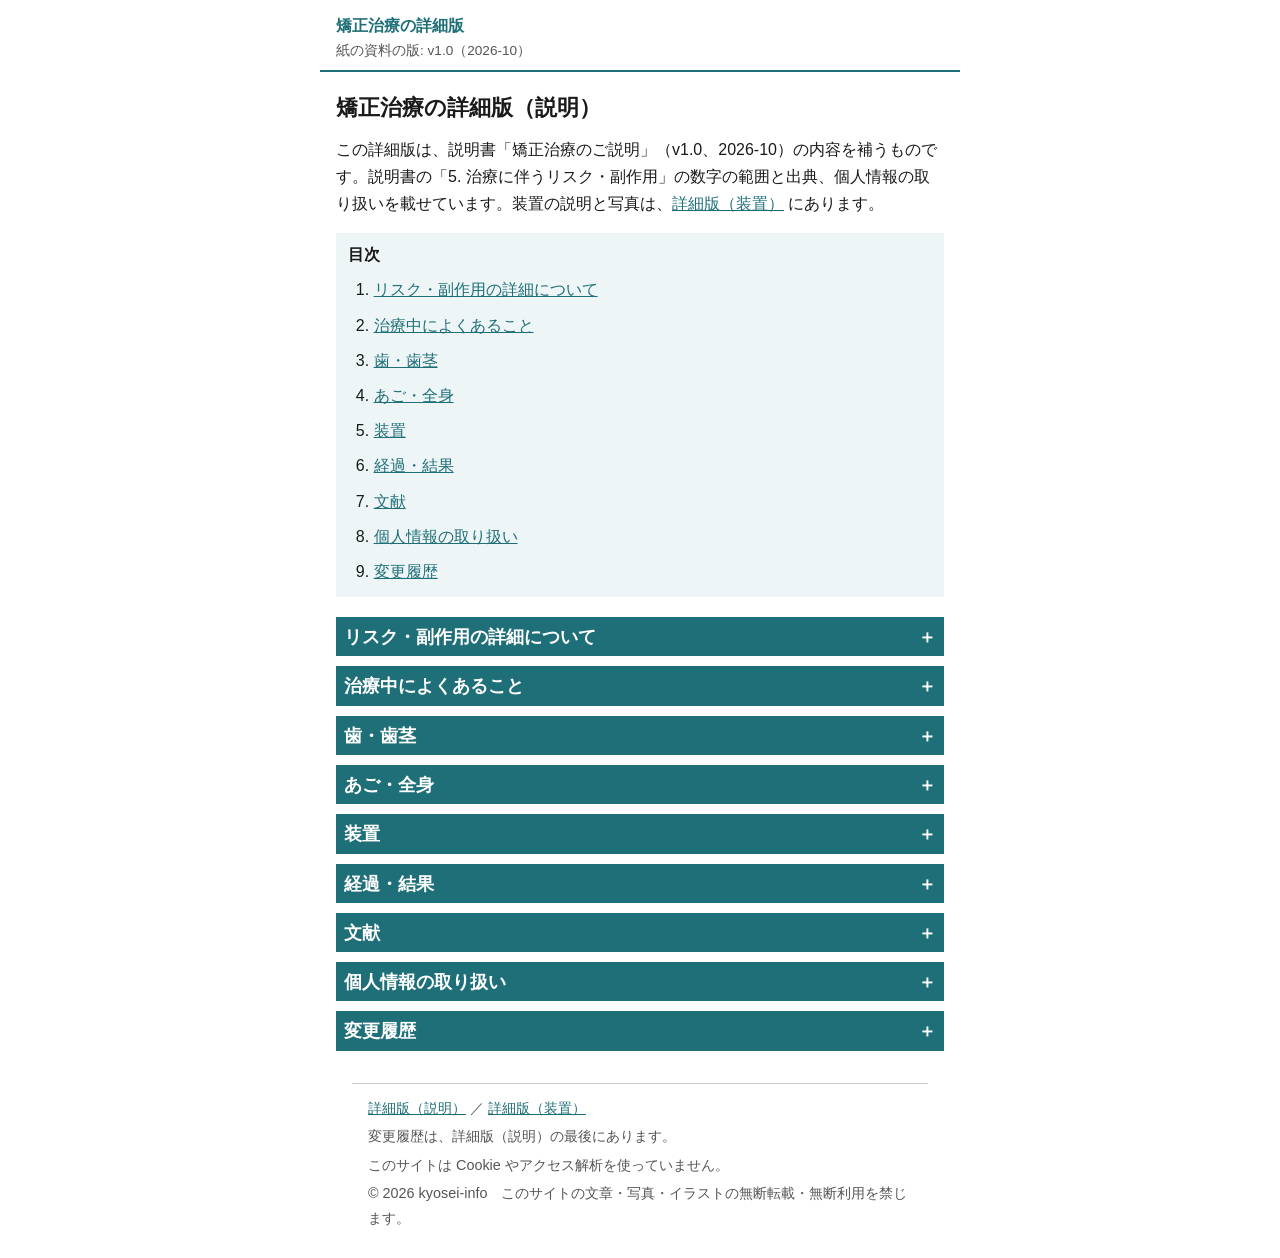
==== commit 18dcdc98: "詳細版 v1.0 更新（目次・折りたたみ・無断転載の注記）" ====
--- a/index.html
+++ b/index.html
@@ -14,17 +14,31 @@
 <main>
 <h1>矯正治療の詳細版（説明）</h1>
 <p>この詳細版は、説明書「矯正治療のご説明」（v1.0、2026-10）の内容を補うものです。説明書の「5. 治療に伴うリスク・副作用」の数字の範囲と出典、個人情報の取り扱いを載せています。装置の説明と写真は、<a href="https://kyosei-info.github.io/devices/">詳細版（装置）</a> にあります。</p>
-<section class="sec"><h3>リスク・副作用の詳細について</h3><div class="sec-body">
+<section class="sec">
+<nav class="toc" aria-label="目次"><p class="toc-title">目次</p><ol><li><a href="#sec-1">リスク・副作用の詳細について</a></li><li><a href="#sec-2">治療中によくあること</a></li><li><a href="#sec-3">歯・歯茎</a></li><li><a href="#sec-4">あご・全身</a></li><li><a href="#sec-5">装置</a></li><li><a href="#sec-6">経過・結果</a></li><li><a href="#sec-7">文献</a></li><li><a href="#sec-8">個人情報の取り扱い</a></li><li><a href="#sec-9">変更履歴</a></li></ol></nav>
+<details class="section"><summary><h3>リスク・副作用の詳細について</h3></summary>
+<div class="section-body" id="sec-1">
+<div class="sec-body">
 <ul><li>各項目の「頻度」と「紙の説明」は、説明書と同じです。「詳しい数字」は、その頻度の根拠になった研究の結果です。</li><li>数字は、研究の方法や対象（年齢、装置、数え方）によって変わります。「何人のうち」「歯何本のうち」など、何を数えた数字かを添えています。</li><li>出典の番号は、このページの下の「文献」の番号です。</li></ul>
 <p class="legend"><strong>頻度の目安</strong>：<span class="freq-sym">!!!</span>よくある＝10人に1人以上／<span class="freq-sym">!!</span>ときどき＝100人に1人〜10人に1人未満／<span class="freq-sym">!</span>まれ＝100人に1人未満／<span class="freq-sym">?</span>頻度不明＝信頼できるデータがない（起こりにくいという意味ではありません）</p>
 </div></section>
-<section class="sec"><h3>治療中によくあること</h3><div class="sec-body">
+<section class="sec">
+</div>
+</details>
+<details class="section"><summary><h3>治療中によくあること</h3></summary>
+<div class="section-body" id="sec-2">
+<div class="sec-body">
 <h4>痛み・違和感</h4>
 <table class="kv"><tbody><tr><th>頻度</th><td class="freq"><span class="freq-sym">!!!</span>よくある</td></tr><tr><th>紙の説明</th><td>ほとんどの方（装置を付けた翌日に約95%）。翌日が最も強く、1週間ほどでかなり軽くなる。調整のたびに起こるが、最初より軽い傾向</td></tr><tr><th>詳しい数字</th><td>装置を付けて4時間後に約65%、24時間後に約95%、7日後に約25%の方が痛みを感じていました（8〜53歳の170人の研究）。痛みの強さ（0〜100の目盛り）の平均は、1日目 約42、4日目 約23、7日目 約9で、4日目ごろにいちばん強いときの約半分になります（くじ引きで治療を分けた37の研究・2,277人をまとめた分析。個人差が大きい）。1か月後の調整のときの痛みは、初回より軽くなります。最初の1週間に痛み止めを1回以上飲んだ方は約55%でした。マウスピース型の装置は、最初の数日だけ固定式より痛みが少ない傾向があります（複数の研究をまとめた分析）</td></tr><tr><th>出典</th><td>文献 1、2、3</td></tr></tbody></table>
 <h4>口内炎・装置による傷</h4>
 <table class="kv"><tbody><tr><th>頻度</th><td class="freq"><span class="freq-sym">!!!</span>よくある</td></tr><tr><th>紙の説明</th><td>装置が頬や唇にこすれてできる（大人の方の研究で約95%が経験）。多くは軽い</td></tr><tr><th>詳しい数字</th><td>固定式の装置を付けた大人79人のうち、治療中に口内炎（潰瘍）ができなかったのは4人だけでした（計算すると約95%が経験）。83%は軽いものでした。6〜18歳の111人の研究でも、装置を付けている子どもは、付けていない子どもより口の中の傷が多く見られました。装置を付けてから1か月以内に起こりやすいとされています</td></tr><tr><th>出典</th><td>文献 4、5、6</td></tr></tbody></table>
 </div></section>
-<section class="sec"><h3>歯・歯茎</h3><div class="sec-body">
+<section class="sec">
+</div>
+</details>
+<details class="section"><summary><h3>歯・歯茎</h3></summary>
+<div class="section-body" id="sec-3">
+<div class="sec-body">
 <h4>歯の表面の白濁（初期のむし歯）</h4>
 <table class="kv"><tbody><tr><th>頻度</th><td class="freq"><span class="freq-sym">!!!</span>よくある</td></tr><tr><th>紙の説明</th><td>約3人に1人（研究により3〜5割）。マウスピース型の装置では少ない傾向</td></tr><tr><th>詳しい数字</th><td>治療中に新しく白濁ができた方は約34%（おおよその幅 28〜41%。44の研究をまとめた分析）。初期のむし歯が新しくできた方は約48%（おおよその幅 33〜63%。533人をまとめた分析で、1人あたり約2か所）。装置を付けている期間が長いほど増えます。いずれも、歯みがき粉のほかにフッ化物（フッ素）を追加で使わない条件での値です。マウスピース型の装置では少ない傾向がありますが、研究ごとの値のばらつきが大きく、正確な差ははっきりしません</td></tr><tr><th>出典</th><td>文献 7、8、9、10</td></tr></tbody></table>
 <h4>むし歯（穴があく）</h4>
@@ -52,13 +66,23 @@
 <h4>被せ物・詰め物のやり直し</h4>
 <table class="kv"><tbody><tr><th>頻度</th><td class="freq"><span class="freq-sym">?</span>頻度不明</td></tr><tr><th>紙の説明</th><td>装置の着け外しや歯の移動に伴って、やり直しが必要になることがある</td></tr><tr><th>詳しい数字</th><td>被せ物・詰め物のやり直しがどのくらい必要になるかを示すデータはありません。神経を取った歯169本の研究では、歯を動かした量や回転は、その後の経過と関係がありませんでした（経過を左右したのは、根の治療や被せ物の質）。神経を取った歯の根が短くなる程度は、神経のある歯と同じくらいでした</td></tr><tr><th>出典</th><td>文献 36、37、38</td></tr></tbody></table>
 </div></section>
-<section class="sec"><h3>あご・全身</h3><div class="sec-body">
+<section class="sec">
+</div>
+</details>
+<details class="section"><summary><h3>あご・全身</h3></summary>
+<div class="section-body" id="sec-4">
+<div class="sec-body">
 <h4>顎関節の症状（音・痛み）</h4>
 <table class="kv"><tbody><tr><th>頻度</th><td class="freq"><span class="freq-sym">?</span>頻度不明</td></tr><tr><th>紙の説明</th><td>矯正治療が原因になる、または予防するという十分な根拠はない。10代後半〜20代は治療の有無にかかわらず症状が出やすい時期で、治療中に出ることがある</td></tr><tr><th>詳しい数字</th><td>イギリスで11〜12歳の1,018人を30〜31歳まで追いかけた研究では、症状のある方は11〜12歳で3.2%、19〜20歳で17.6%、30〜31歳で9.9%でした。矯正治療は、症状が出ることや続くことと関係がありませんでした。31の研究をまとめた分析でも、矯正治療で増えるとは示されませんでした。一方、6つの研究をまとめた分析では関係があるとの報告もあります（研究が少なく、ほかの要因の影響の可能性がある）</td></tr><tr><th>出典</th><td>文献 39、40、41</td></tr></tbody></table>
 <h4>金属アレルギー</h4>
 <table class="kv"><tbody><tr><th>頻度</th><td class="freq"><span class="freq-sym">!</span>まれ</td></tr><tr><th>紙の説明</th><td>約300人に1人（治療中に装置による症状が疑われた割合）。金属アレルギーのある方は事前にお知らせください</td></tr><tr><th>詳しい数字</th><td>治療中に装置によるアレルギー反応が疑われたのは約0.3%でした（開業医68施設・患者さん約6万人の調査）。そのうち口の外の皮膚に出たのが45%、口の中が17%、両方が38%でした。ニッケルを含まない材料に変えた方が53%、治療をやめた方は約3,150人に1人でした。矯正治療でニッケルに過敏になる方が増えることはありませんでした（10,184人をまとめた分析）</td></tr><tr><th>出典</th><td>文献 42、43</td></tr></tbody></table>
 </div></section>
-<section class="sec"><h3>装置</h3><div class="sec-body">
+<section class="sec">
+</div>
+</details>
+<details class="section"><summary><h3>装置</h3></summary>
+<div class="section-body" id="sec-5">
+<div class="sec-body">
 <h4>装置が壊れる・外れる</h4>
 <table class="kv"><tbody><tr><th>頻度</th><td class="freq"><span class="freq-sym">!!!</span>よくある</td></tr><tr><th>紙の説明</th><td>ブラケットなどが外れる・壊れることがある。1個あたり数%だが、1人に20個前後付けるため、一度は経験する方が多いと考えられる。治療期間が延びることがある</td></tr><tr><th>詳しい数字</th><td>ブラケット1個あたりが外れる割合は0.6〜9.6%でした（17の研究を整理したレビュー。観察は6〜22か月、多くは2.5〜7.5%）。1人のうち何%の方が経験するかを示すデータはありません。参考の計算: 1個あたり5%の確率でそれぞれ外れると考えると、20個のうち1個以上外れる確率は約64%です（この計算は研究の結果ではありません）。外れると、治療期間が延びます</td></tr><tr><th>出典</th><td>文献 44、45</td></tr></tbody></table>
 <h4>部品を飲み込む・吸い込む（誤飲・誤嚥）</h4>
@@ -68,7 +92,12 @@
 <h4>ヘッドギアによる目のけが（使う場合）</h4>
 <table class="kv"><tbody><tr><th>頻度</th><td class="freq"><span class="freq-sym">?</span>頻度不明</td></tr><tr><th>紙の説明</th><td>報告は少ないが、目に当たると視力に影響する重大なけがになることがある。着け外しの方法を守り、目に当たったときは軽く見えてもすぐに眼科を受診してください</td></tr><tr><th>詳しい数字</th><td>イギリス・アイルランドの歯科医師への調査で、フェイスボウ（ヘッドギアの金属の部品）を使う859人のうち31人（3.6%）が、合わせて33件のけがを報告しました（患者さんのうち何%に起こるかはわかっていません）。目に刺さったけがから感染を起こし、視力を大きく失った例が報告されています。安全のしくみの効果は、製品によって大きく違います</td></tr><tr><th>出典</th><td>文献 50、51、52</td></tr></tbody></table>
 </div></section>
-<section class="sec"><h3>経過・結果</h3><div class="sec-body">
+<section class="sec">
+</div>
+</details>
+<details class="section"><summary><h3>経過・結果</h3></summary>
+<div class="section-body" id="sec-6">
+<div class="sec-body">
 <h4>後戻り</h4>
 <table class="kv"><tbody><tr><th>頻度</th><td class="freq"><span class="freq-sym">!!!</span>よくある</td></tr><tr><th>紙の説明</th><td>保定装置の使用をやめると、年月とともに歯並びが戻ることが多い。保定装置を長く使うと、下の前歯の並びは保たれやすい</td></tr><tr><th>詳しい数字</th><td>小臼歯を抜いて治療した65人では、保定が終わって10年以上たった時点で、約3分の2の方の下の前歯の並びが不十分でした。31人を保定が終わって10〜20年後に調べた研究では、許容できる並びが保たれていたのは10%だけでした。誰に起こるかを治療前に予測することはできません（38の研究を整理したレビュー）。下の前歯の裏に固定式の保定装置を平均8.4年付けていた22人では、長い年月がたっても比較的良い状態でした</td></tr><tr><th>出典</th><td>文献 53、54、55、56</td></tr></tbody></table>
 <h4>治療期間の延長・計画の変更</h4>
@@ -78,25 +107,43 @@
 <h4>親知らずの影響</h4>
 <table class="kv"><tbody><tr><th>頻度</th><td class="freq"><span class="freq-sym">?</span>頻度不明</td></tr><tr><th>紙の説明</th><td>治療後の歯並びの乱れの主な原因になるという根拠は乏しく、歯並びのためだけに抜く根拠はない。約4割の方（アジアの研究より）は親知らずが骨に埋まったまま（埋伏）で、治療計画や将来の状態によって抜歯をお勧めすることがある</td></tr><tr><th>詳しい数字</th><td>親知らずが骨に埋まったままの方は24.4%でした（49の研究・83,484人をまとめた分析、17歳以上）。別の分析（98の研究・183,828人）では36.9%で、アジアでは43.1%、ヨーロッパでは24.5%でした。くじ引きで分けた研究（77人、平均66か月）では、親知らずを抜いても抜かなくても前歯の乱れの差は1.1mmで、はっきりした差はありませんでした</td></tr><tr><th>出典</th><td>文献 64、65、66</td></tr></tbody></table>
 </div></section>
-<section class="sec"><h3>文献</h3><div class="sec-body">
+<section class="sec">
+</div>
+</details>
+<details class="section"><summary><h3>文献</h3></summary>
+<div class="section-body" id="sec-7">
+<div class="sec-body">
 <p>論文の書誌と、PubMed（米国国立医学図書館の文献データベース）へのリンクです。</p>
 <ul><li>[1] Scheurer PA et al. Eur J Orthod 1996;18:349-57. <a href="https://pubmed.ncbi.nlm.nih.gov/8921656/">PubMed</a></li><li>[2] Inauen DS et al. Clin Oral Investig 2023;27:1851-68. <a href="https://pubmed.ncbi.nlm.nih.gov/36879148/">PubMed</a></li><li>[3] Cardoso PC et al. Prog Orthod 2020;21:3. <a href="https://pubmed.ncbi.nlm.nih.gov/31956934/">PubMed</a></li><li>[4] Kvam E et al. Community Dent Oral Epidemiol 1989;17:154-7. <a href="https://pubmed.ncbi.nlm.nih.gov/2736897/">PubMed</a></li><li>[5] Baričević M et al. Int J Paediatr Dent 2011;21:96-102. <a href="https://pubmed.ncbi.nlm.nih.gov/21121986/">PubMed</a></li><li>[6] Somprajob C et al. BMC Oral Health 2025;25:1725. <a href="https://pubmed.ncbi.nlm.nih.gov/41185016/">PubMed</a></li><li>[7] Hussain U et al. Orthod Craniofac Res 2024;28:379-399. <a href="https://pubmed.ncbi.nlm.nih.gov/39717964/">PubMed</a></li><li>[8] Salerno C et al. Eur J Orthod 2024;46:cjae008. <a href="https://pubmed.ncbi.nlm.nih.gov/38387465/">PubMed</a></li><li>[9] Raghavan S et al. BMC Oral Health 2023;23:599. <a href="https://pubmed.ncbi.nlm.nih.gov/37635207/">PubMed</a></li><li>[10] Llera-Romero AS et al. Korean J Orthod 2023;53:374-92. <a href="https://pubmed.ncbi.nlm.nih.gov/37989575/">PubMed</a></li><li>[11] Duś-Ilnicka I et al. Adv Clin Exp Med 2024;33:1153-61. <a href="https://pubmed.ncbi.nlm.nih.gov/38180326/">PubMed</a></li><li>[12] Pinto AS et al. Am J Orthod Dentofacial Orthop 2017;152:477-82. <a href="https://pubmed.ncbi.nlm.nih.gov/28962731/">PubMed</a></li><li>[13] Di Spirito F et al. Healthcare (Basel) 2023;11:1340. <a href="https://pubmed.ncbi.nlm.nih.gov/37174882/">PubMed</a></li><li>[14] Bollen AM et al. J Am Dent Assoc 2008;139:413-22. <a href="https://pubmed.ncbi.nlm.nih.gov/18385025/">PubMed</a></li><li>[15] Papageorgiou SN et al. J Clin Periodontol 2022;49 Suppl 24:102-20. <a href="https://pubmed.ncbi.nlm.nih.gov/34327710/">PubMed</a></li><li>[16] Renkema AM et al. Am J Orthod Dentofacial Orthop 2013;143:206-12. <a href="https://pubmed.ncbi.nlm.nih.gov/23374927/">PubMed</a></li><li>[17] Celis B et al. J Clin Periodontol 2025;52:589-98. <a href="https://pubmed.ncbi.nlm.nih.gov/39780360/">PubMed</a></li><li>[18] Cadenas de Llano-Pérula M et al. Eur J Orthod 2023;45:528-44. <a href="https://pubmed.ncbi.nlm.nih.gov/37432131/">PubMed</a></li><li>[19] Ma HM et al. J Dent Sci 2023;18:997-1007. <a href="https://pubmed.ncbi.nlm.nih.gov/37404612/">PubMed</a></li><li>[20] Sheng Y et al. J Orofac Orthop 2020;81:1-9. <a href="https://pubmed.ncbi.nlm.nih.gov/31646344/">PubMed</a></li><li>[21] Luo N et al. Orthod Craniofac Res 2024;27:287-96. <a href="https://pubmed.ncbi.nlm.nih.gov/37929647/">PubMed</a></li><li>[22] Angioni C et al. Int J Dent 2026;2026:1731448. <a href="https://pubmed.ncbi.nlm.nih.gov/42558847/">PubMed</a></li><li>[23] Kurth JR et al. Am J Orthod Dentofacial Orthop 2001;120:116-23. <a href="https://pubmed.ncbi.nlm.nih.gov/11500652/">PubMed</a></li><li>[24] Jung JS et al. Diagnostics (Basel) 2024;14(23). <a href="https://pubmed.ncbi.nlm.nih.gov/39682655/">PubMed</a></li><li>[25] Tian E et al. Prog Orthod 2025;26:6. <a href="https://pubmed.ncbi.nlm.nih.gov/39982591/">PubMed</a></li><li>[26] Lund H et al. Angle Orthod 2012;82:480-7. <a href="https://pubmed.ncbi.nlm.nih.gov/21919826/">PubMed</a></li><li>[27] Li Y et al. Prog Orthod 2020;21:1. <a href="https://pubmed.ncbi.nlm.nih.gov/31903505/">PubMed</a></li><li>[28] Senén-Carramolino R et al. Turk J Orthod 2026;39:43-51. <a href="https://pubmed.ncbi.nlm.nih.gov/41919339/">PubMed</a></li><li>[29] Marques LS et al. Am J Orthod Dentofacial Orthop 2010;137:384-8. <a href="https://pubmed.ncbi.nlm.nih.gov/20197177/">PubMed</a></li><li>[30] Weissheimer T et al. Int Endod J 2021;54:1246-62. <a href="https://pubmed.ncbi.nlm.nih.gov/33780015/">PubMed</a></li><li>[31] Duarte PHM et al. Clin Oral Investig 2023;27:4117-29. <a href="https://pubmed.ncbi.nlm.nih.gov/37335397/">PubMed</a></li><li>[32] Nangia D et al. Int Orthod 2025;23:100952. <a href="https://pubmed.ncbi.nlm.nih.gov/39536681/">PubMed</a></li><li>[33] Huokuna J et al. Acta Odontol Scand 2023;81:267-77. <a href="https://pubmed.ncbi.nlm.nih.gov/36436210/">PubMed</a></li><li>[34] Gintautaitė G et al. Stomatologija 2018;20:73-81. <a href="https://pubmed.ncbi.nlm.nih.gov/30531161/">PubMed</a></li><li>[35] Dumbryte I et al. Am J Orthod Dentofacial Orthop 2021;159:e103-11. <a href="https://pubmed.ncbi.nlm.nih.gov/33390312/">PubMed</a></li><li>[36] Chen X et al. J Endod 2024;50:1091-9. <a href="https://pubmed.ncbi.nlm.nih.gov/38763483/">PubMed</a></li><li>[37] Walker SL et al. Eur J Orthod 2013;35:796-802. <a href="https://pubmed.ncbi.nlm.nih.gov/23321851/">PubMed</a></li><li>[38] Tanrısever NC et al. J Clin Med 2026;15:1963. <a href="https://pubmed.ncbi.nlm.nih.gov/41827380/">PubMed</a></li><li>[39] Macfarlane TV et al. Am J Orthod Dentofacial Orthop 2009;135:692.e1-8. <a href="https://pubmed.ncbi.nlm.nih.gov/19524817/">PubMed</a></li><li>[40] Kim MR et al. Am J Orthod Dentofacial Orthop 2002;121:438-46. <a href="https://pubmed.ncbi.nlm.nih.gov/12045761/">PubMed</a></li><li>[41] Coronel-Zubiate FT et al. J Clin Exp Dent 2022;14:e1032-43. <a href="https://pubmed.ncbi.nlm.nih.gov/36601241/">PubMed</a></li><li>[42] Schuster G et al. J Orofac Orthop 2004;65:48-59. <a href="https://pubmed.ncbi.nlm.nih.gov/14749889/">PubMed</a></li><li>[43] Gölz L et al. Contact Dermatitis 2015;73:1-14. <a href="https://pubmed.ncbi.nlm.nih.gov/25880885/">PubMed</a></li><li>[44] Almosa N et al. Pak J Med Sci 2018;34:744-50. <a href="https://pubmed.ncbi.nlm.nih.gov/30034451/">PubMed</a></li><li>[45] Mandall NA et al. Cochrane Database Syst Rev 2018;4:CD002282. <a href="https://pubmed.ncbi.nlm.nih.gov/29630138/">PubMed</a></li><li>[46] Varho R et al. Acta Odontol Scand 2015;73:408-13. <a href="https://pubmed.ncbi.nlm.nih.gov/25614227/">PubMed</a></li><li>[47] Tripathi T et al. Am J Orthod Dentofacial Orthop 2011;139:279-83. <a href="https://pubmed.ncbi.nlm.nih.gov/21300258/">PubMed</a></li><li>[48] Papageorgiou SN et al. Am J Orthod Dentofacial Orthop 2012;142:577-95.e7. <a href="https://pubmed.ncbi.nlm.nih.gov/23116500/">PubMed</a></li><li>[49] Alharbi F et al. Eur J Orthod 2018;40:519-30. <a href="https://pubmed.ncbi.nlm.nih.gov/29315365/">PubMed</a></li><li>[50] Samuels RH et al. Br J Orthod 1996;23:11-20. <a href="https://pubmed.ncbi.nlm.nih.gov/8652493/">PubMed</a></li><li>[51] Holland GN et al. Arch Ophthalmol 1985;103:649-51. <a href="https://pubmed.ncbi.nlm.nih.gov/3994573/">PubMed</a></li><li>[52] Postlethwaite KM. Br J Orthod 1990;17:329-31. <a href="https://pubmed.ncbi.nlm.nih.gov/2285704/">PubMed</a></li><li>[53] Little RM et al. Am J Orthod 1981;80:349-65. <a href="https://pubmed.ncbi.nlm.nih.gov/6945805/">PubMed</a></li><li>[54] Little RM et al. Am J Orthod Dentofacial Orthop 1988;93:423-8. <a href="https://pubmed.ncbi.nlm.nih.gov/3163221/">PubMed</a></li><li>[55] Bondemark L et al. Angle Orthod 2007;77:181-91. <a href="https://pubmed.ncbi.nlm.nih.gov/17029533/">PubMed</a></li><li>[56] Sadowsky C et al. Am J Orthod Dentofacial Orthop 1994;106:243-9. <a href="https://pubmed.ncbi.nlm.nih.gov/8074088/">PubMed</a></li><li>[57] Tsichlaki A et al. Am J Orthod Dentofacial Orthop 2016;149:308-18. <a href="https://pubmed.ncbi.nlm.nih.gov/26926017/">PubMed</a></li><li>[58] Skidmore KJ et al. Am J Orthod Dentofacial Orthop 2006;129:230-8. <a href="https://pubmed.ncbi.nlm.nih.gov/16473715/">PubMed</a></li><li>[59] Melo AC et al. Dental Press J Orthod 2013;18:59-63. <a href="https://pubmed.ncbi.nlm.nih.gov/24352389/">PubMed</a></li><li>[60] Levrini L et al. Dent J (Basel) 2022;10:229. <a href="https://pubmed.ncbi.nlm.nih.gov/36547046/">PubMed</a></li><li>[61] Mandall N et al. J Orthod 2016;43:164-75. <a href="https://pubmed.ncbi.nlm.nih.gov/27564126/">PubMed</a></li><li>[62] Mandall N et al. J Orthod 2024;51:228-39. <a href="https://pubmed.ncbi.nlm.nih.gov/38845172/">PubMed</a></li><li>[63] Owens D et al. Cochrane Database Syst Rev 2024;4:CD003451. <a href="https://pubmed.ncbi.nlm.nih.gov/38597341/">PubMed</a></li><li>[64] Carter K et al. J Dent Res 2016;95:267-76. <a href="https://pubmed.ncbi.nlm.nih.gov/26561441/">PubMed</a></li><li>[65] Pinto AC et al. J Clin Med 2024;13:7533. <a href="https://pubmed.ncbi.nlm.nih.gov/39768456/">PubMed</a></li><li>[66] Harradine NW et al. Br J Orthod 1998;25:117-22. <a href="https://pubmed.ncbi.nlm.nih.gov/9668994/">PubMed</a></li></ul>
 </div></section>
-<section class="sec"><h3>個人情報の取り扱い</h3><div class="sec-body">
+<section class="sec">
+</div>
+</details>
+<details class="section"><summary><h3>個人情報の取り扱い</h3></summary>
+<div class="section-body" id="sec-8">
+<div class="sec-body">
 <ul><li>矯正治療では、診断と治療のために、レントゲン写真、お顔と口の中の写真、歯型や口の中のスキャンのデータなどの記録をとります。</li><li>記録は、診断、治療計画、治療の経過の確認に使います。</li><li>学会発表や学術誌などに使う場合は、お名前など個人が分からない形にし、別にご同意をいただきます（同意書の「治療の記録の学術利用」）。同意しなくても、治療の内容は変わりません。</li><li>記録の管理と個人情報の取り扱いの方針は、各医院が定めて院内に掲示しています。記録の開示などのご相談は、通院している医院にお申し出ください。</li><li>このサイトは、閲覧した方の情報を集めていません（Cookie やアクセス解析を使っていません）。</li></ul>
 </div></section>
-<section class="sec"><h3>変更履歴</h3><div class="sec-body">
+<section class="sec">
+</div>
+</details>
+<details class="section"><summary><h3>変更履歴</h3></summary>
+<div class="section-body" id="sec-9">
+<div class="sec-body">
 <table>
 <thead><tr><th>版</th><th>年月</th><th>変更</th></tr></thead>
 <tbody>
 <tr><td>v1.0</td><td>2026-10</td><td>初版</td></tr>
 </tbody></table>
 </div></section>
+</div>
+</details>
 </main>
 <footer class="site">
 <nav><a href="./">詳細版（説明）</a> ／ <a href="./devices/">詳細版（装置）</a></nav>
 <p>変更履歴は、詳細版（説明）の最後にあります。</p>
 <p>このサイトは Cookie やアクセス解析を使っていません。</p>
+<p>© 2026 kyosei-info　このサイトの文章・写真・イラストの無断転載・無断利用を禁じます。</p>
 </footer>
 </body>
 </html>
--- a/style.css
+++ b/style.css
@@ -35,3 +35,15 @@
 .photo-missing { display: inline-block; padding: 4px 8px; border: 1px dashed var(--line); color: var(--muted); font-size: 0.9rem; }
 footer.site { margin-top: 32px; padding-top: 12px; padding-bottom: 24px; border-top: 1px solid var(--line); font-size: 0.9rem; color: var(--muted); }
 footer.site p { margin: 4px 0; }
+/* 目次と折りたたみ（本人 2026-10-21）: sections start closed; no JavaScript */
+.toc { margin: 16px 0 20px; padding: 8px 12px; background: var(--band); }
+.toc-title { margin: 0 0 4px; font-weight: bold; }
+.toc ol { margin: 0; padding-left: 1.6em; }
+.toc a { display: inline-block; padding: 4px 0; }
+details.section { margin: 10px 0; }
+details.section > summary { list-style: none; cursor: pointer; }
+details.section > summary::-webkit-details-marker { display: none; }
+details.section > summary h3 { margin: 0; display: flex; justify-content: space-between; gap: 8px; }
+details.section > summary h3::after { content: "＋"; flex: none; }
+details.section[open] > summary h3::after { content: "－"; }
+.section-body { padding-top: 4px; scroll-margin-top: 4em; }
